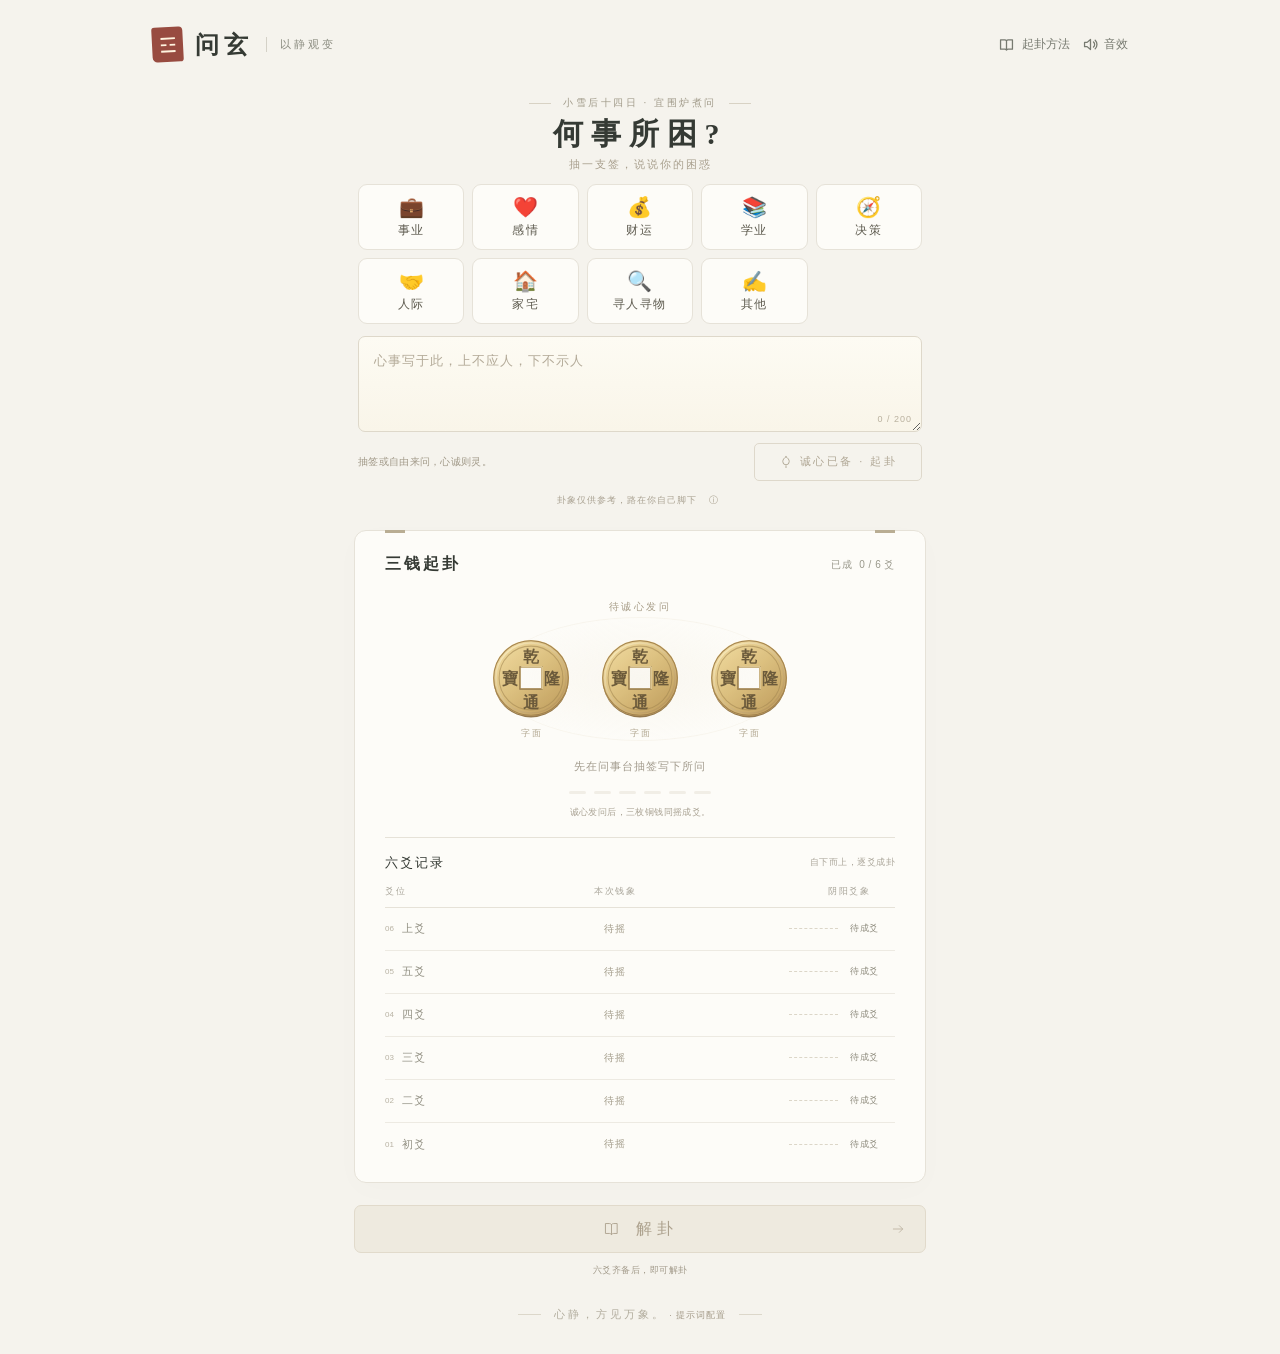
==== src/index.html @ 90055a7a "feat(src): FR-01 问事台重构(附录A 交互规格) 8+1 分类宫格/38 子项模板/9 类签语/微文案全量/疏文焚化转场(1.2s 可跳过)/音效震动(WebAudio 合成,可关)/" ====
<!DOCTYPE html>
<html lang="zh-CN">
<head>
  <meta charset="UTF-8">
  <meta name="viewport" content="width=device-width, initial-scale=1">
  <meta name="theme-color" content="#f5f3ed">
  <meta name="description" content="问玄：三枚铜钱，轻摇六次。一摇一爻，自下而上，静观本卦与变卦。支持本地离线使用。">
  <title>问玄 · 一念起，六爻生</title>
  <link rel="icon" href="[data-uri]" type="image/svg+xml">
  <link rel="stylesheet" href="css/style.css">
  <script src="js/hexagram.js" defer></script>
  <script src="js/ask-data.js" defer></script>
  <script src="js/app.js" defer></script>
</head>
<body>
  <svg class="svg-library" xmlns="http://www.w3.org/2000/svg" aria-hidden="true">
    <defs>
      <linearGradient id="coin-gold" x1="8" y1="6" x2="55" y2="60" gradientUnits="userSpaceOnUse"><stop stop-color="#efd58f"/><stop offset=".48" stop-color="#d5b468"/><stop offset="1" stop-color="#b48b40"/></linearGradient>
      <linearGradient id="coin-edge" x1="8" y1="5" x2="55" y2="59" gradientUnits="userSpaceOnUse"><stop stop-color="#fff0ba"/><stop offset="1" stop-color="#a47a36"/></linearGradient>
      <!-- Both the face and the lower edge have the same real square cutout. -->
      <symbol id="coin-shell" viewBox="0 0 64 64">
        <path fill="#80602d" fill-rule="evenodd" d="M32 5a28.5 28.5 0 1 1 0 57 28.5 28.5 0 0 1 0-57ZM24 24H40V40H24Z"/>
        <path fill="url(#coin-gold)" fill-rule="evenodd" d="M32 3a29 29 0 1 1 0 58 29 29 0 0 1 0-58ZM24 24H40V40H24Z"/>
        <circle cx="32" cy="32" r="28.4" fill="none" stroke="#916b2f" stroke-width=".8"/>
        <circle cx="32" cy="32" r="26.7" fill="none" stroke="url(#coin-edge)" stroke-width="1.2"/>
        <circle cx="32" cy="32" r="24.3" fill="none" stroke="#957435" stroke-opacity=".6" stroke-width=".8"/>
        <path d="M23.5 23.5H40.5V40.5H23.5Z" fill="none" stroke="#80602d" stroke-width=".9" stroke-linejoin="miter"/>
        <path d="M24.5 23.5H40.5V40.5" fill="none" stroke="#fae3a4" stroke-width=".75" stroke-linecap="butt"/>
      </symbol>
      <symbol id="coin-front" viewBox="0 0 64 64">
        <use href="#coin-shell" width="64" height="64"/>
        <g fill="#503c18" font-size="12" font-family="'Songti SC',SimSun,serif" font-weight="700" text-anchor="middle"><text x="32" y="19.5">乾</text><text x="48" y="36.5">隆</text><text x="32" y="55">通</text><text x="16" y="36.5">寶</text></g>
      </symbol>
      <symbol id="coin-back" viewBox="0 0 64 64">
        <use href="#coin-shell" width="64" height="64"/>
        <g stroke="#574019" stroke-width="1.7" stroke-linecap="round" stroke-linejoin="round" fill="none"><path d="M15 22v19m-3-15 6-3m-6 10 6-4m-6 11 6-4M49 22v19m-3-17 6 3m-6 3 6 3m-6 3 6 3"/><path d="M27 15h10m-8-3 3 3-3 3m-2 31h10m-2-3-3 3 3 3" stroke-width="1.35"/></g>
      </symbol>
      <symbol id="icon-arrow" viewBox="0 0 24 24"><path d="M5 12h14m-5-5 5 5-5 5"/></symbol>
    </defs>
  </svg>

  <header class="site-header">
    <a class="brand" href="#question-section" aria-label="问玄，返回问事台">
      <span class="brand-seal" aria-hidden="true"><svg viewBox="0 0 30 30"><path d="M6 7h18M6 15h7m4 0h7M6 23h18"/></svg></span>
      <span class="brand-name">问玄</span><span class="brand-divider"></span><span class="brand-note">以静观变</span>
    </a>
    <div class="header-actions">
      <button class="method-button" id="open-method" type="button" aria-haspopup="dialog"><svg viewBox="0 0 20 20" aria-hidden="true"><path d="M3 4.5h5a3 3 0 0 1 2 1 3 3 0 0 1 2-1h5v11h-5a3 3 0 0 0-2 1 3 3 0 0 0-2-1H3Z M10 5.5v11"/></svg>起卦方法</button>
      <button class="sound-toggle" id="sound-toggle" type="button" aria-pressed="true"><svg viewBox="0 0 20 20" aria-hidden="true"><path d="M3 7.5h3l4-3.5v12l-4-3.5H3ZM13.5 7a4 4 0 0 1 0 6M15.5 5a7 7 0 0 1 0 10"/><path class="mute-line" d="M3.5 16.5 16.5 3.5"/></svg><span>音效</span></button>
    </div>
  </header>

  <main>
    <section class="question-section ask-stage" id="question-section" aria-label="问事台">
      <p class="ask-atmosphere" id="ask-atmosphere">宜静心 · 宜问事</p>
      <h1 class="ask-title">何事所困?</h1>
      <form class="question-form" id="question-form">
        <p class="ask-guide" id="ask-guide">抽一支签，说说你的困惑</p>
        <div class="ask-categories" id="ask-categories" role="listbox" aria-label="问事分类"></div>
        <p class="ask-tagline" id="ask-tagline" role="status" aria-live="polite" hidden></p>
        <div class="ask-subs" id="ask-subs" hidden></div>
        <div class="ask-paper">
          <textarea class="question-input" id="question-input" name="question" rows="3" maxlength="200" placeholder="心事写于此，上不应人，下不示人" aria-describedby="question-help" required></textarea>
          <span class="ask-count" id="ask-count" aria-hidden="true">0 / 200</span>
        </div>
        <div class="question-footer">
          <p class="question-help" id="question-help" role="status" aria-live="polite">抽签或自由来问，心诚则灵。</p>
          <button class="lock-question ask-confirm" id="lock-question" type="submit" disabled><svg viewBox="0 0 20 20" aria-hidden="true"><path d="M10 2.5c2.6 1.7 4.6 4.1 4.6 6.9a4.6 4.6 0 1 1-9.2 0c0-2.8 2-5.2 4.6-6.9ZM10 15.6v2.4"/></svg><span id="lock-question-label">诚心已备 · 起卦</span></button>
        </div>
        <span class="question-state" id="question-state" hidden></span>
      </form>
      <div class="ask-disclaimer">
        <span class="ask-disclaimer-short">卦象仅供参考，路在你自己脚下</span>
        <button class="ask-disclaimer-toggle" id="ask-disclaimer-toggle" type="button" aria-expanded="false" aria-label="展开完整免责声明">ⓘ</button>
        <p class="ask-disclaimer-full" id="ask-disclaimer-full" hidden>内容基于传统文化典籍生成，仅供文化娱乐参考，不构成医疗、法律、投资、婚姻等专业建议。</p>
      </div>
    </section>

    <section class="casting-card" id="casting-card" aria-labelledby="casting-title">
      <div class="card-heading"><h2 id="casting-title">三钱起卦</h2><span class="direction-note">已成 <span id="cast-progress">0 / 6 爻</span></span></div>
      <div class="coin-stage is-awaiting" id="coin-stage">
        <p class="stage-kicker" id="stage-kicker">待诚心发问</p>
        <button class="coin-control" id="coin-control" type="button" aria-label="请先在问事台诚心发问" aria-describedby="coin-hint" disabled></button>
        <p class="coin-hint" id="coin-hint">先在问事台抽签写下所问，再开始摇卦</p>
        <div class="progress-steps" id="progress-steps" aria-hidden="true"><span class="step-dot"></span><span class="step-dot"></span><span class="step-dot"></span><span class="step-dot"></span><span class="step-dot"></span><span class="step-dot"></span></div>
        <p class="cast-status" id="cast-status" role="status" aria-live="polite">诚心发问后，三枚铜钱同摇成爻。</p>
      </div>
      <div class="record-heading"><h3>六爻记录</h3><span>自下而上，逐爻成卦</span></div>
      <div class="column-headings" aria-hidden="true"><span>爻位</span><span>本次钱象</span><span>阴阳爻象</span></div>
      <div class="coin-rows" id="coin-rows" aria-label="六次摇卦记录，上爻在上，初爻在下"></div>
    </section>

    <div class="interpret-action">
      <button class="interpret-button" id="interpret-button" type="button" aria-controls="result-section" aria-expanded="false" disabled><svg class="interpret-icon" viewBox="0 0 24 24" aria-hidden="true"><path d="M4 5h5a4 4 0 0 1 3 1.5A4 4 0 0 1 15 5h5v14h-5a4 4 0 0 0-3 1.5A4 4 0 0 0 9 19H4ZM12 6.5v14"/></svg><span id="interpret-label">解卦</span><svg class="interpret-arrow" viewBox="0 0 24 24" aria-hidden="true"><use href="#icon-arrow"/></svg></button>
      <p class="interpret-hint" id="interpret-hint" role="status" aria-live="polite">六爻齐备后，即可解卦</p>
    </div>

    <section class="result-section" id="result-section" aria-labelledby="result-title" tabindex="-1" hidden>
      <div class="section-heading"><h2 id="result-title">卦成 · 观象</h2><span id="moving-count"></span></div>
      <div class="result-pair">
        <article class="hexagram-result"><div class="result-kicker">本 卦 <span>此刻之象</span></div><div class="hexagram-body"><div class="hexagram-lines" id="primary-lines" aria-hidden="true"></div><div class="hexagram-description"><p class="hexagram-number" id="primary-number"></p><h3 id="primary-name"></h3><p class="trigram-names" id="primary-trigrams"></p></div></div></article>
        <span class="result-arrow" aria-hidden="true"><svg><use href="#icon-arrow"/></svg></span>
        <article class="hexagram-result changed-result"><div class="result-kicker">变 卦 <span>变化之象</span></div><div class="hexagram-body"><div class="hexagram-lines" id="changed-lines" aria-hidden="true"></div><div class="hexagram-description"><p class="hexagram-number" id="changed-number"></p><h3 id="changed-name"></h3><p class="trigram-names" id="changed-trigrams"></p></div></div></article>
      </div>
      <p class="change-explanation" id="change-explanation"></p>
      <article class="ai-reading" id="ai-reading" aria-labelledby="reading-title" hidden>
        <div class="reading-heading"><h3 id="reading-title">解卦 · 回应所问</h3><span class="reading-state" id="reading-state" role="status" aria-live="polite">解读中</span></div>
        <p class="reading-question" id="reading-question"></p>
        <div class="reading-status" id="reading-status" role="status" aria-live="polite"><span class="reading-spinner" aria-hidden="true"></span><span id="reading-status-text">正在结合所问与卦象解读，请稍候…</span></div>
        <div class="reading-content" id="reading-content" hidden></div>
        <p class="reading-error" id="reading-error" role="alert" hidden></p>
        <a class="reading-service-link" id="reading-service-link" href="http://127.0.0.1:3000" hidden>打开本地服务页面</a>
      </article>
    </section>

    <footer class="site-footer"><span class="footer-line"></span><span>心静，方见万象。<a class="prompt-link" href="prompt.html" target="_blank" rel="noopener"> · 提示词配置</a></span><span class="footer-line"></span></footer>
  </main>

  <dialog id="method-dialog" aria-labelledby="method-title">
    <div class="dialog-heading"><span class="eyebrow">三钱起卦</span><button class="close-button" id="close-method" type="button" aria-label="关闭起卦方法"><svg viewBox="0 0 20 20" aria-hidden="true"><path d="m5 5 10 10M15 5 5 15"/></svg></button></div>
    <h2 id="method-title">静心一念，六爻成卦。</h2>
    <ol class="method-steps"><li><span>01</span><div><h3>抽签写下心事</h3><p>在问事台抽一支分类签，或自由写下心事，点击「诚心已备 · 起卦」。疏文焚化后不可修改，铜钱即可开始摇卦。</p></div></li><li><span>02</span><div><h3>三枚铜钱，轻摇六次</h3><p>轻点任意一枚铜钱，三钱同时翻转，落成一爻。同样的三枚铜钱重复摇六次，记录从最下方初爻依次向上，直到上爻。</p></div></li><li><span>03</span><div><h3>观本卦，知其变</h3><p>阳爻为一条实线，阴爻为两段断线。动爻以朱砂红标记，阴阳互换后形成变卦。六爻成卦后铜钱锁定，点击「解卦」查看本卦、变卦与动爻说明。</p></div></li></ol>
    <div class="method-note"><svg aria-hidden="true" viewBox="0 0 64 64"><use href="#coin-front"/></svg><p><strong>字面</strong>有「乾隆通寶」四字<br><strong>背面</strong>为纹饰图案</p></div>
    <button class="dialog-confirm" id="confirm-method" type="button">明白了，静心起卦</button>
  </dialog>
</body>
</html>
---- src/css/style.css ----
:root {
  --paper: #f5f3ed; --card: #fdfcf8; --ink: #353a34; --muted: #969486;
  --border: #e6e2d8; --red: #984b40; --red-light: #f3e6df; --gold: #a68c58;
  --serif: "Songti SC", "STSong", "Noto Serif CJK SC", "SimSun", serif;
  --sans: "PingFang SC", "Microsoft YaHei", sans-serif;
  color-scheme: light;
}
* { box-sizing: border-box; }
body { margin: 0; background: var(--paper); color: var(--ink); font: 14px var(--sans); -webkit-font-smoothing: antialiased; }
button, a { -webkit-tap-highlight-color: transparent; }
button { color: inherit; font: inherit; cursor: pointer; }
button:focus-visible, a:focus-visible { outline: 2px solid #b58a55; outline-offset: 5px; }
button:disabled { cursor: default; }
a { color: inherit; text-decoration: none; }
.site-footer .prompt-link { color: #a49b89; font: 9px var(--sans); letter-spacing: 1px; white-space: nowrap; }
.site-footer .prompt-link:hover { color: var(--red); }
svg { display: block; }
button svg { fill: none; stroke: currentColor; stroke-width: 1.5; stroke-linecap: round; stroke-linejoin: round; }
[hidden] { display: none !important; }
.svg-library { position: absolute; width: 0; height: 0; overflow: hidden; }

.site-header { max-width: 1056px; margin: auto; padding: 27px 40px 20px; display: flex; align-items: center; justify-content: space-between; }
.brand { display: flex; align-items: center; gap: 12px; }
.brand-seal { display: grid; place-items: center; width: 31px; height: 35px; background: var(--red); border-radius: 3px 4px 3px 5px; transform: rotate(-3deg); }
.brand-seal svg { width: 24px; height: 26px; fill: none; stroke: #fff4df; stroke-width: 2.3; }
.brand-name { font: 600 24px var(--serif); letter-spacing: 5px; }
.brand-divider { height: 15px; width: 1px; background: #d4d1c7; margin: 0 1px; }
.brand-note { font-size: 11px; letter-spacing: 3px; color: #8b8c80; }
.method-button { display: flex; align-items: center; gap: 7px; background: none; border: 0; color: #777a70; font-size: 12px; padding: 9px 0 9px 10px; }
.method-button:hover { color: var(--red); }
.method-button svg { width: 17px; height: 17px; }
main { max-width: 572px; margin: 0 auto; padding: 0 0 26px; }
.eyebrow { font-size: 10px; letter-spacing: 4px; color: var(--red); display: flex; align-items: center; justify-content: center; gap: 14px; }
.eyebrow > span { display: inline-block; height: 1px; width: 24px; background: #c7a98f; }

.question-section { padding: 15px 4px 0; margin-bottom: 22px; }
.question-form { margin: 0; }
.question-heading { display: flex; align-items: center; justify-content: space-between; gap: 16px; margin-bottom: 11px; }
.question-label { display: flex; align-items: center; gap: 9px; font: 500 16px var(--serif); letter-spacing: 2px; }
.question-label::before { content: ""; width: 13px; height: 2px; background: #b5a17b; }
.question-state { display: flex; align-items: center; gap: 5px; color: #a39b8a; font-size: 9px; letter-spacing: 1px; white-space: nowrap; }
.question-state::before { content: ""; width: 4px; height: 4px; background: #c6bdac; border-radius: 50%; }
.question-input { display: block; width: 100%; min-width: 0; height: 78px; min-height: 78px; max-height: 200px; margin: 0; padding: 12px 15px; resize: vertical; overflow: auto; overflow-wrap: anywhere; word-break: break-word; white-space: pre-wrap; border: 1px solid #ded8ca; border-radius: 7px; background: #fdfcf8b8; color: var(--ink); font: 13px/1.9 var(--sans); letter-spacing: .5px; appearance: none; transition: border-color .2s ease, background-color .2s ease, box-shadow .2s ease; }
.question-input::placeholder { color: #b3aa98; opacity: 1; }
.question-input:focus { outline: none; border-color: #b49c6f; background: var(--card); box-shadow: 0 0 0 3px #b49c6f13; }
.question-footer { display: flex; align-items: center; justify-content: space-between; gap: 15px; margin-top: 11px; }
.question-help { flex: 1; min-width: 0; margin: 0; color: #a19988; font-size: 10px; line-height: 1.8; letter-spacing: .3px; overflow-wrap: anywhere; }
.lock-question { display: flex; flex: 0 0 auto; align-items: center; justify-content: center; gap: 7px; min-width: 116px; min-height: 34px; padding: 8px 13px; border: 1px solid var(--red); border-radius: 5px; background: var(--red); color: #fff8ee; font-size: 10px; line-height: 1.4; letter-spacing: 1px; white-space: nowrap; transition: background-color .2s ease, border-color .2s ease, color .2s ease; }
.lock-question svg { width: 14px; height: 14px; flex-shrink: 0; stroke-width: 1.35; }
.lock-question:hover:not(:disabled) { background: #874138; border-color: #874138; }
.lock-question:disabled { background: transparent; border-color: #ded8cb; color: #b0a795; opacity: 1; cursor: default; }
.question-section.is-locked .question-state { color: var(--red); }
.question-section.is-locked .question-state::before { content: "✓"; width: auto; height: auto; border-radius: 0; background: none; font-size: 10px; }
.question-section.is-locked .question-input { background: #efebe16e; border-color: #e2dacb; color: #666657; cursor: default; }
.question-section.is-locked .lock-question:disabled { color: var(--red); border-color: #ddc8bd; background: #f0e6de66; }
.question-section.is-locked .question-help { color: #9c917c; }
.question-section.has-error .question-input { border-color: #b27365; box-shadow: 0 0 0 3px #984b400d; }
.question-section.has-error .question-help { color: var(--red); }

.casting-card { background: var(--card); border: 1px solid var(--border); border-radius: 12px; padding: 23px 30px 16px; box-shadow: 0 7px 30px #42351c04; position: relative; }
.casting-card::before, .casting-card::after { content: ""; position: absolute; top: -1px; width: 20px; height: 3px; background: #b9ad93; }
.casting-card::before { left: 30px; }
.casting-card::after { right: 30px; }
.card-heading { display: flex; align-items: center; justify-content: space-between; padding-bottom: 13px; }
.card-heading h2 { font: 600 16px var(--serif); letter-spacing: 3px; margin: 0; }
.direction-note { font-size: 10px; color: #99988b; display: flex; align-items: center; gap: 7px; letter-spacing: .5px; }
.direction-note svg { width: 9px; height: 13px; fill: none; stroke: currentColor; stroke-width: 1; }
#cast-progress { font-variant-numeric: tabular-nums; white-space: nowrap; }

.coin-stage { position: relative; display: flex; flex-direction: column; align-items: center; text-align: center; padding: 11px 0 17px; isolation: isolate; }
.coin-stage::before { content: ""; position: absolute; z-index: -1; left: 50%; top: 29px; width: 288px; height: 122px; transform: translateX(-50%); border: 1px solid #bfa67113; border-radius: 50%; background: radial-gradient(ellipse, #eae1c92e 0, #eee6d515 45%, transparent 72%); pointer-events: none; }
.stage-kicker { margin: 0 0 14px; color: #a38d63; font-size: 10px; line-height: 1.5; letter-spacing: 2.5px; }
.coin-control { display: flex; justify-content: center; align-items: flex-start; gap: 25px; width: auto; min-height: 107px; margin: 0; padding: 8px 15px 7px; border: 0; border-radius: 15px; background: transparent; appearance: none; }
.coin-control:focus-visible { outline: 2px solid #b9955b; outline-offset: 4px; background: #f3eedf55; }
.coin { display: flex; align-items: center; flex-direction: column; gap: 7px; perspective: none; }
.coin-visual { width: 84px; height: 84px; transform-style: flat; filter: none; will-change: auto; }
.coin-svg { width: 100%; height: 100%; shape-rendering: geometricPrecision; }
.coin-control .coin-svg { stroke: none; fill: initial; }
.coin-face { font-size: 9px; line-height: 12px; color: #a69a80; min-height: 12px; letter-spacing: 2px; padding-left: 2px; }
.coin-control:hover:not(:disabled) .coin-face { color: #806a42; }
.coin-hint { margin: 12px 0 0; font-size: 11px; line-height: 1.6; color: #8e8b7a; letter-spacing: 1px; }
.progress-steps { display: flex; align-items: center; justify-content: center; gap: 8px; margin-top: 15px; height: 4px; }
.step-dot { display: block; width: 17px; height: 3px; border-radius: 2px; background: #e9e4d8; transition: background-color .3s ease, width .3s ease; }
.step-dot.is-current { background: #bca26e; width: 23px; }
.step-dot.is-complete { background: var(--red); opacity: .7; }
.coin-stage.is-complete .stage-kicker { color: var(--red); }
.coin-stage.is-shaking .coin-control { cursor: wait; }
.coin-stage.is-shaking .coin { perspective: 500px; }
.coin-stage.is-shaking .coin-visual { animation: coin-toss .44s calc(var(--coin-index, 0) * -85ms) ease-in-out infinite; transform-style: preserve-3d; will-change: transform; }
.coin-stage.is-settled .coin-visual { animation: coin-settle .38s calc(var(--coin-index, 0) * 35ms) ease-out; }
.coin-stage.is-awaiting .coin-control { opacity: .84; cursor: default; }
.coin-stage.is-awaiting .stage-kicker { color: #a79d88; }
.coin-stage.is-awaiting .coin-hint { color: #a29b8d; }
.coin-stage.is-awaiting .progress-steps { opacity: .55; }
.cast-status { min-height: 15px; margin: 0 0 13px; color: #aaa394; text-align: center; font-size: 9px; line-height: 1.6; letter-spacing: .4px; }
.cast-status:empty { min-height: 0; margin-bottom: 12px; }
.coin-stage .cast-status { margin: 10px 0 0; }

.record-heading { display: flex; align-items: center; justify-content: space-between; gap: 12px; border-top: 1px solid var(--border); padding: 16px 0 13px; }
.record-heading h3 { margin: 0; font: 500 13px var(--serif); letter-spacing: 2px; }
.record-heading > span { color: #aba69a; font-size: 9px; letter-spacing: .5px; }
.column-headings, .column-headings3cols, .coin-row { display: grid; grid-template-columns: 66px minmax(0, 1fr) 116px; align-items: center; }
.column-headings, .column-headings3cols { color: #aaa69b; font-size: 9px; letter-spacing: 1.5px; border-bottom: 1px solid var(--border); padding: 0 0 9px; }
.column-headings > span:nth-child(2), .column-headings3cols > span:nth-child(2) { text-align: center; }
.column-headings > span:last-child, .column-headings3cols > span:last-child { text-align: right; padding-right: 25px; }
.coin-row { position: relative; height: 43px; border-bottom: 1px solid #edeae2; transition: background-color .25s ease; }
.coin-row:last-child { border-bottom: 0; }
.coin-row::before { content: ""; position: absolute; inset: 4px -10px; background: #f3eddd; opacity: 0; border-radius: 4px; z-index: 0; transition: opacity .25s ease; }
.coin-row > * { position: relative; z-index: 1; }
.coin-row.is-current::before { opacity: .6; }
.row-position { display: flex; align-items: center; gap: 8px; white-space: nowrap; color: #929083; font: 11px var(--serif); letter-spacing: 1px; }
.row-position small { font: 8px var(--sans); color: #b8b2a3; letter-spacing: 0; }
.row-combination { text-align: center; color: #a19a88; font-size: 10px; letter-spacing: 1px; }
.coin-row.is-settled .row-combination { color: #7d7a6c; }
.coin-row.is-current .row-position { color: #9c8150; }
.coin-row.is-current .row-combination { color: #b09a71; }
.row-result { display: flex; align-items: center; justify-content: flex-end; gap: 12px; }
.yao-icon { width: 49px; height: 9px; overflow: visible; color: var(--ink); fill: none; stroke: currentColor; stroke-width: 5.3; stroke-linecap: butt; }
.yao-icon.moving { color: var(--red); }
.pending-line { display: block; flex-shrink: 0; width: 49px; border-top: 1px dashed #dcd6c8; }
.row-result .yao-icon { flex-shrink: 0; }
.row-name { min-width: 45px; display: flex; align-items: center; gap: 5px; white-space: nowrap; font-size: 9px; color: #8f8c7e; letter-spacing: .5px; }
.coin-row.is-moving .row-name { color: var(--red); }
.moving-tag { font: 8px/1.4 var(--sans); color: var(--red); background: var(--red-light); padding: 0 3px; border-radius: 2px; letter-spacing: 0; }
.static-tag { font-size: 8px; color: #ada797; }
.coin-row.is-settled .row-result { animation: result-in .3s ease-out; }

.section-heading { display: flex; align-items: center; justify-content: space-between; margin: 25px 0 15px; }
.section-heading h2 { font: 400 14px var(--serif); letter-spacing: 2px; margin: 0; }
.section-heading > span { font-size: 10px; color: #a19f93; letter-spacing: .5px; }
.interpret-action { margin: 22px 0 0; }
.interpret-button { position: relative; display: flex; align-items: center; justify-content: center; gap: 11px; width: 100%; min-height: 48px; padding: 12px 42px; border: 1px solid var(--red); border-radius: 7px; background: var(--red); color: #fff8ed; box-shadow: 0 3px 12px #984b4010; transition: background-color .2s ease, border-color .2s ease, color .2s ease; }
.interpret-button > span { font: 400 16px/1.4 var(--serif); letter-spacing: 5px; padding-left: 5px; }
.interpret-button > svg { width: 17px; height: 17px; flex-shrink: 0; stroke-width: 1.3; }
.interpret-button > svg:last-child { position: absolute; right: 19px; width: 16px; height: 16px; opacity: .75; }
.interpret-button:hover:not(:disabled) { background: #874138; border-color: #874138; }
.interpret-button:active:not(:disabled) { background: #7e3b33; border-color: #7e3b33; box-shadow: none; }
.interpret-button:focus-visible { outline: 2px solid #a68047; outline-offset: 4px; }
.interpret-button:disabled { background: #eeeadf; border-color: #e1dacb; color: #ada28e; box-shadow: none; cursor: default; }
.interpret-hint { min-height: 16px; margin: 9px 8px 0; color: #a19989; font-size: 9px; line-height: 1.8; letter-spacing: .5px; text-align: center; overflow-wrap: anywhere; }
.site-footer { display: flex; align-items: center; justify-content: center; gap: 13px; margin: 29px 0 6px; color: #b2ad9e; font: 11px var(--serif); letter-spacing: 3px; }
.footer-line { height: 1px; background: #dcd7ca; width: 23px; }

.result-section { animation: result-in .5s ease-out; }
.result-section .section-heading { padding: 0 8px; }
.result-pair { display: grid; grid-template-columns: 1fr 1fr; gap: 16px; position: relative; }
.hexagram-result { background: var(--card); border: 1px solid var(--border); border-radius: 8px; padding: 17px 19px; }
.result-kicker { font-size: 11px; letter-spacing: 1px; display: flex; align-items: center; justify-content: space-between; }
.result-kicker > span { color: #a5a194; font-size: 9px; letter-spacing: 0; }
.hexagram-body { display: flex; align-items: center; gap: 19px; margin-top: 19px; }
.hexagram-lines { display: flex; flex-direction: column; gap: 6px; }
.hexagram-lines .yao-icon { width: 48px; height: 7px; stroke-width: 5.5; }
.hexagram-description { min-width: 0; }
.hexagram-number { font-size: 8px; color: #aaa393; margin: 0 0 5px; letter-spacing: 1px; }
.hexagram-description h3 { font: 500 23px var(--serif); letter-spacing: 1px; margin: 0 0 7px; }
.trigram-names { font-size: 9px; color: #9a9688; margin: 0; letter-spacing: .5px; line-height: 1.6; }
.result-arrow { position: absolute; width: 24px; height: 24px; border: 1px solid var(--border); border-radius: 50%; left: 50%; top: 50%; transform: translate(-50%, -50%); display: grid; place-items: center; background: var(--paper); color: #a8a08e; }
.result-arrow svg { width: 13px; height: 13px; fill: none; stroke: currentColor; stroke-width: 1.2; }
.change-explanation { font-size: 10px; text-align: center; color: #969285; line-height: 1.8; margin: 13px 4px 0; }

.ai-reading { margin-top: 23px; padding: 23px 25px 25px; background: var(--card); border: 1px solid var(--border); border-radius: 9px; }
.reading-heading { display: flex; align-items: center; justify-content: space-between; gap: 12px; margin-bottom: 17px; }
.reading-heading h3 { margin: 0; font: 500 17px/1.5 var(--serif); letter-spacing: 2px; }
.reading-state { color: #a08c67; font-size: 10px; letter-spacing: 1px; white-space: nowrap; }
.reading-question { margin: 0 0 21px; padding: 2px 0 2px 12px; border-left: 2px solid #c2ab7c; color: #89816f; font-size: 12px; line-height: 1.9; white-space: pre-wrap; overflow-wrap: anywhere; }
.reading-status { display: flex; align-items: center; gap: 10px; padding: 14px 0 4px; color: #a49a87; font-size: 11px; line-height: 1.9; }
.reading-spinner { width: 14px; height: 14px; flex: 0 0 14px; border: 1.5px solid #e2d8c5; border-top-color: var(--red); border-radius: 50%; animation: reading-turn 1s linear infinite; }
.reading-content { color: #57584c; font-size: 13px; line-height: 2.1; white-space: pre-wrap; overflow-wrap: anywhere; tab-size: 2; }
.reading-error { margin: 5px 0 0; color: var(--red); font-size: 12px; line-height: 1.9; overflow-wrap: anywhere; }
.reading-service-link { display: inline-block; margin-top: 13px; padding-bottom: 3px; border-bottom: 1px solid #ba8a79; color: var(--red); font-size: 12px; }
.ai-reading[data-state="success"] .reading-state { color: var(--red); }
.ai-reading[data-state="error"] .reading-state { color: #a09889; }
@keyframes reading-turn { to { transform: rotate(360deg); } }
@media (max-width: 640px) {
  .ai-reading { margin-top: 20px; padding: 20px 19px 22px; }
  .reading-heading { margin-bottom: 14px; }
  .reading-heading h3 { font-size: 15px; letter-spacing: 1px; }
  .reading-state { font-size: 9px; }
  .reading-question { margin-bottom: 17px; font-size: 11px; padding-left: 10px; }
  .reading-content { font-size: 12px; line-height: 2; }
  .reading-status, .reading-error { font-size: 10px; }
}

dialog { width: min(440px, calc(100% - 36px)); max-height: calc(100dvh - 36px); overflow-y: auto; padding: 25px 28px 26px; background: var(--card); color: var(--ink); border: 1px solid var(--border); border-radius: 12px; box-shadow: 0 20px 90px #29231d26; }
dialog::backdrop { background: #24251f55; backdrop-filter: blur(3px); }
.dialog-heading { display: flex; justify-content: space-between; align-items: center; }
.dialog-heading .eyebrow { justify-content: flex-start; margin: 0; font-size: 9px; }
.close-button { border: 0; background: transparent; color: #8c897c; padding: 5px; }
.close-button svg { width: 19px; height: 19px; }
dialog h2 { font: 400 24px/1.6 var(--serif); letter-spacing: 1px; margin: 13px 0 24px; }
.method-steps { list-style: none; padding: 0; margin: 0; display: flex; flex-direction: column; gap: 21px; }
.method-steps li { display: flex; gap: 15px; }
.method-steps li > span { font: 14px var(--serif); color: #b3a58b; padding-top: 2px; }
.method-steps h3 { font-size: 12px; font-weight: 500; margin: 0 0 7px; letter-spacing: 1px; }
.method-steps p { font-size: 11px; line-height: 1.9; color: #929083; margin: 0; }
.method-note { display: flex; align-items: center; gap: 13px; background: #f2efe6; border-radius: 5px; padding: 12px 16px; margin-top: 24px; }
.method-note > svg { width: 41px; height: 41px; flex-shrink: 0; }
.method-note p { font-size: 10px; line-height: 1.9; color: #99907b; margin: 0; }
.method-note strong { font-weight: 500; color: #776b52; margin-right: 9px; }
.dialog-confirm { border: 1px solid #a7685c; border-radius: 4px; background: transparent; color: var(--red); font-size: 12px; letter-spacing: 1px; width: 100%; padding: 12px; margin-top: 21px; }
.dialog-confirm:hover { background: var(--red-light); }

.centering-dialog { width: min(414px, calc(100% - 36px)); max-height: calc(100dvh - 36px); padding: 31px 32px 28px; text-align: center; background: #fcfaf4; border-color: #ddd4c2; border-radius: 13px; box-shadow: 0 24px 100px #28271e33; }
.centering-dialog[open] { animation: centering-enter .35s ease-out both; }
.centering-dialog::backdrop { background: #30312766; backdrop-filter: blur(5px); }
.centering-close { position: absolute; top: 10px; right: 10px; display: grid; place-items: center; width: 34px; height: 34px; padding: 8px; border: 0; border-radius: 50%; background: transparent; color: #a19b8b; }
.centering-close:hover { color: #766c57; background: #eae3d540; }
.centering-close:focus-visible { outline-offset: 1px; }
.centering-close svg { width: 18px; height: 18px; stroke-width: 1.3; }
.centering-eyebrow { margin: 0; color: #a48c60; font-size: 9px; line-height: 1.6; letter-spacing: 3px; padding-left: 3px; }
.centering-emblem { position: relative; display: grid; place-items: center; width: 91px; height: 91px; margin: 29px auto 27px; border: 1px solid #b9a06a57; border-radius: 50%; background: radial-gradient(circle, #ece1c43b, transparent 72%); }
.centering-emblem::before, .centering-emblem::after { content: ""; position: absolute; border: 1px solid #baa16d30; border-radius: 50%; pointer-events: none; animation: centering-breathe 4.5s ease-in-out infinite; }
.centering-emblem::before { inset: -9px; }
.centering-emblem::after { inset: -18px; border-color: #baa16d1c; animation-delay: -2.25s; }
.centering-emblem > span { color: #92805b; font: 400 37px/1 var(--serif); padding-bottom: 2px; }
.centering-dialog h2 { margin: 0 0 11px; color: var(--ink); font: 400 23px/1.5 var(--serif); letter-spacing: 1px; }
.centering-description { margin: 0; color: #999080; font-size: 11px; line-height: 2.15; letter-spacing: .3px; }
.centering-question { max-height: 90px; margin: 19px 0 20px; padding: 11px 14px 12px; overflow-y: auto; overflow-wrap: anywhere; word-break: break-word; white-space: pre-wrap; border: 1px solid #e9e2d5; border-radius: 5px; background: #f3efe5a6; color: #807865; font-size: 11px; line-height: 1.85; text-align: left; }
.centering-question::before { content: "所问之事"; display: block; margin-bottom: 4px; color: #aaa08b; font-size: 8px; line-height: 1.6; letter-spacing: 1px; }
.centering-confirm { display: block; width: 100%; min-height: 42px; padding: 12px 14px; border: 1px solid var(--red); border-radius: 5px; background: var(--red); color: #fff8ed; font-size: 12px; line-height: 1.4; letter-spacing: 1px; transition: background-color .2s ease, border-color .2s ease; }
.centering-confirm:hover { background: #874138; border-color: #874138; }

@keyframes centering-enter {
  from { opacity: 0; transform: translateY(7px); }
  to { opacity: 1; transform: none; }
}
@keyframes centering-breathe {
  0%, 100% { transform: scale(.985); opacity: .55; }
  50% { transform: scale(1.045); opacity: 1; }
}

@keyframes coin-toss {
  0%, 100% { transform: translateY(0) rotateY(0) rotateZ(-4deg); }
  35% { transform: translateY(-14px) rotateY(145deg) rotateZ(7deg); }
  70% { transform: translateY(-4px) rotateY(290deg) rotateZ(-5deg); }
}
@keyframes coin-settle {
  0% { transform: translateY(-7px) rotateZ(6deg); }
  50% { transform: translateY(2px) rotateZ(-3deg); }
  100% { transform: none; }
}
@keyframes result-in {
  from { opacity: 0; transform: translateY(4px); }
  to { opacity: 1; transform: none; }
}

@media (min-width: 1400px) {
  .site-header { padding-top: 32px; }
  .question-section { padding-top: 21px; }
}
@media (max-width: 640px) {
  .site-header { padding: 19px 22px 12px; }
  .brand { gap: 9px; }
  .brand-name { font-size: 22px; letter-spacing: 4px; }
  .brand-note { font-size: 10px; letter-spacing: 2px; }
  .brand-seal { width: 27px; height: 31px; }
  .brand-seal svg { width: 22px; height: 25px; }
  .method-button { font-size: 11px; gap: 5px; }
  .method-button svg { width: 15px; height: 15px; stroke-width: 1.3; }
  main { width: auto; margin: 0 18px; max-width: none; padding-bottom: 23px; }
  .eyebrow { font-size: 9px; letter-spacing: 3px; gap: 11px; }
  .question-section { padding: 14px 3px 0; margin-bottom: 20px; }
  .question-label { font-size: 15px; }
  .question-state { font-size: 8px; letter-spacing: .5px; }
  .question-input { padding: 11px 13px; font-size: 14px; line-height: 1.8; letter-spacing: .2px; }
  .question-footer { gap: 12px; margin-top: 10px; }
  .question-help { font-size: 9px; letter-spacing: 0; }
  .lock-question { min-width: 108px; min-height: 34px; padding: 8px 11px; font-size: 9px; gap: 6px; }
  .casting-card { padding: 20px 21px 12px; border-radius: 10px; }
  .casting-card::before { left: 21px; }
  .casting-card::after { right: 21px; }
  .card-heading { padding-bottom: 10px; }
  .card-heading h2 { font-size: 15px; letter-spacing: 2px; }
  .direction-note { font-size: 9px; gap: 5px; letter-spacing: 0; }
  .coin-stage { padding-top: 8px; padding-bottom: 15px; }
  .coin-stage::before { top: 25px; width: 248px; height: 111px; }
  .stage-kicker { font-size: 9px; margin-bottom: 12px; letter-spacing: 2px; }
  .coin-control { min-height: 93px; gap: 21px; padding: 7px 11px 4px; border-radius: 12px; }
  .coin-visual { width: 74px; height: 74px; }
  .coin { gap: 6px; }
  .coin-face { font-size: 8px; line-height: 11px; min-height: 11px; }
  .coin-hint { margin-top: 10px; font-size: 10px; letter-spacing: .8px; }
  .progress-steps { margin-top: 13px; gap: 7px; }
  .step-dot { width: 15px; }
  .step-dot.is-current { width: 21px; }
  .cast-status { font-size: 8px; margin-bottom: 11px; }
  .record-heading { padding: 14px 0 12px; }
  .record-heading h3 { font-size: 12px; }
  .record-heading > span { font-size: 8px; letter-spacing: 0; }
  .column-headings, .column-headings3cols, .coin-row { grid-template-columns: 53px minmax(0, 1fr) 100px; }
  .column-headings, .column-headings3cols { font-size: 8px; letter-spacing: 1px; padding-bottom: 8px; }
  .column-headings > span:last-child, .column-headings3cols > span:last-child { padding-right: 21px; }
  .coin-row { height: 42px; }
  .coin-row::before { inset-inline: -8px; }
  .row-position { font-size: 10px; gap: 5px; }
  .row-position small { font-size: 7px; }
  .row-combination { font-size: 9px; letter-spacing: .6px; }
  .row-result { gap: 8px; }
  .row-result .yao-icon { width: 43px; height: 8px; }
  .row-name { min-width: 43px; font-size: 8px; gap: 4px; letter-spacing: .3px; }
  .moving-tag { font-size: 7px; padding-inline: 2px; }
  .static-tag { font-size: 7px; }
  .pending-line { width: 43px; }
  .interpret-button { min-height: 46px; border-radius: 6px; }
  .interpret-button > span { font-size: 15px; }
  .interpret-hint { font-size: 8px; margin-top: 8px; }
  .section-heading h2 { font-size: 13px; }
  .section-heading > span { font-size: 9px; }
  .hexagram-result { padding: 15px 13px; }
  .result-pair { gap: 13px; }
  .result-kicker { font-size: 10px; }
  .result-kicker > span { font-size: 8px; }
  .hexagram-body { gap: 12px; margin-top: 17px; }
  .hexagram-lines { gap: 5px; }
  .hexagram-lines .yao-icon { width: 35px; height: 6px; }
  .hexagram-description h3 { font-size: 20px; }
  .hexagram-number { font-size: 7px; letter-spacing: 0; }
  .trigram-names { font-size: 8px; letter-spacing: 0; }
  .change-explanation { font-size: 9px; }
  .site-footer { font-size: 10px; margin-top: 26px; }
  .centering-dialog { padding: 28px 26px 24px; }
  .centering-emblem { width: 84px; height: 84px; margin-top: 27px; margin-bottom: 25px; }
  .centering-emblem > span { font-size: 34px; }
  .centering-dialog h2 { font-size: 21px; }
  .centering-description { font-size: 10px; }
  .centering-question { font-size: 10px; }
  .centering-confirm { min-height: 41px; font-size: 11px; }
}
@media (max-width: 370px) {
  .site-header { padding-inline: 18px; }
  .brand-note, .brand-divider { display: none; }
  main { margin-inline: 13px; }
  .question-section { padding-inline: 2px; }
  .question-footer { gap: 9px; }
  .question-help { font-size: 8px; line-height: 1.9; }
  .lock-question { min-width: 103px; padding-inline: 9px; }
  .casting-card { padding-inline: 17px; }
  .casting-card::before { left: 17px; }
  .casting-card::after { right: 17px; }
  .coin-control { gap: 16px; padding-inline: 8px; min-height: 87px; }
  .coin-visual { width: 66px; height: 66px; }
  .coin-stage::before { width: 222px; height: 104px; }
  .column-headings, .column-headings3cols, .coin-row { grid-template-columns: 49px minmax(0, 1fr) 93px; }
  .row-result { gap: 6px; }
  .row-result .yao-icon { width: 39px; }
  .row-name { min-width: 42px; gap: 3px; }
  .row-combination { font-size: 8px; }
  .pending-line { width: 39px; }
  .record-heading > span { font-size: 7px; }
  .hexagram-body { gap: 8px; }
  .hexagram-result { padding-inline: 11px; }
  .hexagram-description h3 { font-size: 16px; white-space: nowrap; }
  .result-kicker > span { font-size: 7px; }
  dialog { padding-inline: 21px; }
  .centering-dialog { padding-inline: 21px; }
  .centering-dialog h2 { font-size: 20px; letter-spacing: .5px; }
  .centering-description { font-size: 9px; letter-spacing: .2px; }
  .centering-question { padding-inline: 12px; }
}
@media (prefers-reduced-motion: reduce) {
  *, *::before, *::after { animation-duration: .01ms !important; animation-iteration-count: 1 !important; transition: none !important; scroll-behavior: auto !important; }
  .coin-stage.is-shaking .coin-visual, .coin-stage.is-settled .coin-visual, .coin-control:hover:not(:disabled) .coin-visual { transform: none; }
  .centering-dialog[open], .centering-emblem::before, .centering-emblem::after { animation: none !important; transform: none; }
}

/* ---- 问事台(FR-01 / SRS v0.2 附录A) ---- */
.header-actions { display: flex; align-items: center; gap: 2px; }
.ask-stage { padding: 14px 4px 0; }
.ask-atmosphere { display: flex; align-items: center; justify-content: center; gap: 12px; margin: 0 0 4px; color: #a09a89; font-size: 10px; letter-spacing: 2.5px; }
.ask-atmosphere::before, .ask-atmosphere::after { content: ""; width: 22px; height: 1px; background: #d8d2c4; }
.ask-title { margin: 0 0 2px; text-align: center; font: 600 30px var(--serif); letter-spacing: 8px; color: var(--ink); }
.ask-guide { margin: 0 0 12px; text-align: center; color: #a89f8d; font-size: 11px; letter-spacing: 2px; }
.ask-categories { display: grid; grid-template-columns: repeat(5, 1fr); gap: 8px; }
@media (max-width: 430px) { .ask-categories { grid-template-columns: repeat(3, 1fr); } }
.ask-category { display: flex; flex-direction: column; align-items: center; gap: 5px; padding: 12px 4px 10px; background: var(--card); border: 1px solid var(--border); border-radius: 9px; transition: transform .18s ease, border-color .18s ease, box-shadow .18s ease; }
.ask-category:hover:not(:disabled) { transform: translateY(-2px); border-color: #cdbfa5; box-shadow: 0 6px 18px #42351c10; }
.ask-category.is-selected { border-color: var(--red); box-shadow: 0 0 0 3px #984b4014; }
.ask-category.is-selected .ask-cat-icon { transform: scale(1.12); }
.ask-category:disabled { opacity: .55; cursor: default; }
.ask-cat-icon { font-size: 20px; line-height: 1; transition: transform .18s ease; }
.ask-cat-name { font: 500 12px var(--serif); letter-spacing: 1.5px; color: #5d5a4e; }
.ask-category.is-selected .ask-cat-name { color: var(--red); }
.ask-tagline { margin: 12px 0 0; text-align: center; color: var(--red); font: 500 13px/1.8 var(--serif); letter-spacing: 2px; }
.ask-tagline.is-visible { animation: tagline-float .45s ease-out both; }
@keyframes tagline-float { from { opacity: 0; transform: translateY(7px); } to { opacity: 1; transform: none; } }
.ask-subs { display: flex; flex-wrap: wrap; gap: 7px; margin-top: 10px; }
.ask-sub { padding: 6px 12px; background: #fdfcf8; border: 1px solid #ddd5c6; border-radius: 999px; color: #6d6a5c; font-size: 11px; letter-spacing: 1px; transition: border-color .15s ease, color .15s ease, background-color .15s ease; }
.ask-sub:hover { border-color: #c9b896; color: var(--red); }
.ask-sub.is-selected { background: var(--red); border-color: var(--red); color: #fff6ea; }
.ask-sub:disabled { opacity: .55; cursor: default; }
.ask-sub-free { border-style: dashed; color: #a49b89; }
.ask-paper { position: relative; margin-top: 12px; }
.ask-paper .question-input { min-height: 96px; font-family: var(--serif); letter-spacing: 1px; background: linear-gradient(#fdfbf3, #f9f5e9); }
.ask-count { position: absolute; right: 10px; bottom: 8px; color: #b9b19e; font-size: 9px; letter-spacing: 1px; }
.ask-count.is-over { color: var(--red); font-weight: 600; }
.ask-confirm { min-width: 168px; min-height: 38px; font-size: 11px; letter-spacing: 2.5px; }
.question-section.is-locked .ask-category, .question-section.is-locked .ask-sub { opacity: .55; pointer-events: none; }
.question-section.has-error .ask-paper { animation: ask-shake .32s ease; }
@keyframes ask-shake { 0%, 100% { transform: none; } 20% { transform: translateX(-5px); } 40% { transform: translateX(5px); } 60% { transform: translateX(-3px); } 80% { transform: translateX(3px); } }
.ask-disclaimer { margin-top: 12px; text-align: center; color: #aaa292; font-size: 9px; letter-spacing: 1px; }
.ask-disclaimer-toggle { margin-left: 4px; padding: 1px 5px; border: 0; background: none; color: #a89f8d; font-size: 9px; }
.ask-disclaimer-toggle:hover { color: var(--red); }
.ask-disclaimer-full { margin: 6px auto 0; max-width: 420px; color: #a49b89; font-size: 9px; line-height: 1.8; }
.sound-toggle { display: flex; align-items: center; gap: 5px; background: none; border: 0; color: #777a70; font-size: 12px; padding: 9px 0 9px 10px; }
.sound-toggle:hover { color: var(--red); }
.sound-toggle svg { width: 17px; height: 17px; }
.sound-toggle .mute-line { display: none; }
.sound-toggle.is-muted { color: #c2bcae; }
.sound-toggle.is-muted .mute-line { display: block; }
.sound-toggle.is-muted svg path:not(.mute-line) { opacity: .45; }
.burn-overlay { position: fixed; inset: 0; z-index: 60; display: grid; place-items: center; background: #23211ae6; backdrop-filter: blur(4px); cursor: pointer; }
.burn-paper { position: relative; width: min(320px, 78vw); padding: 26px 24px 22px; background: #fbf6ea; border-radius: 3px 5px 4px 6px; box-shadow: 0 18px 60px #00000059; transform-origin: 50% 100%; animation: paper-crumple .35s ease-in both, paper-burn .4s .35s ease-in both, paper-ash .5s .78s ease-in both; }
.burn-text { margin: 0; max-height: 40vh; overflow: auto; color: #4a463c; font: 13px/2 var(--serif); letter-spacing: 1px; overflow-wrap: anywhere; white-space: pre-wrap; }
.burn-flame { position: absolute; left: 50%; bottom: -6px; width: 130px; height: 90px; transform: translateX(-50%); background: radial-gradient(ellipse at 50% 100%, #ffd9a055 0%, #ff9c3f66 34%, #e2582277 60%, transparent 78%); filter: blur(6px); opacity: 0; animation: flame-rise .42s .35s ease-out both, flame-flick .18s .4s ease-in-out 4 alternate; }
.burn-smoke { position: absolute; left: 50%; top: -30px; width: 90px; height: 150px; transform: translateX(-50%); background: radial-gradient(ellipse, #d9d4c955, transparent 70%); filter: blur(14px); opacity: 0; animation: smoke-rise .5s .78s ease-out both; }
.burn-skip { position: fixed; bottom: 26px; left: 0; right: 0; text-align: center; color: #b9b3a2; font-size: 10px; letter-spacing: 2px; }
.burn-overlay.is-done { opacity: 0; transition: opacity .18s ease; }
@keyframes paper-crumple { to { transform: scale(.92) rotate(-2.5deg) skewX(3deg); border-radius: 12% 6% 14% 8%; } }
@keyframes paper-burn { 40% { filter: brightness(1.35) sepia(.4); } to { transform: scale(.9) rotate(2deg); filter: brightness(.6) sepia(.9) saturate(.6); } }
@keyframes paper-ash { to { transform: scale(.82) rotate(-3deg) translateY(10px); opacity: .25; filter: grayscale(.8) brightness(.7); } }
@keyframes flame-rise { from { opacity: 0; transform: translateX(-50%) translateY(8px) scale(.7); } to { opacity: 1; transform: translateX(-50%) scale(1); } }
@keyframes flame-flick { to { transform: translateX(-50%) scale(1.12, .92); } }
@keyframes smoke-rise { from { opacity: .85; transform: translateX(-50%) translateY(6px); } to { opacity: 0; transform: translateX(-50%) translateY(-42px); } }
@media (prefers-reduced-motion: reduce) {
  .ask-category, .ask-sub, .ask-tagline.is-visible, .ask-paper, .burn-paper, .burn-flame, .burn-smoke { animation: none !important; transition: none !important; }
  .burn-overlay { backdrop-filter: none; }
}
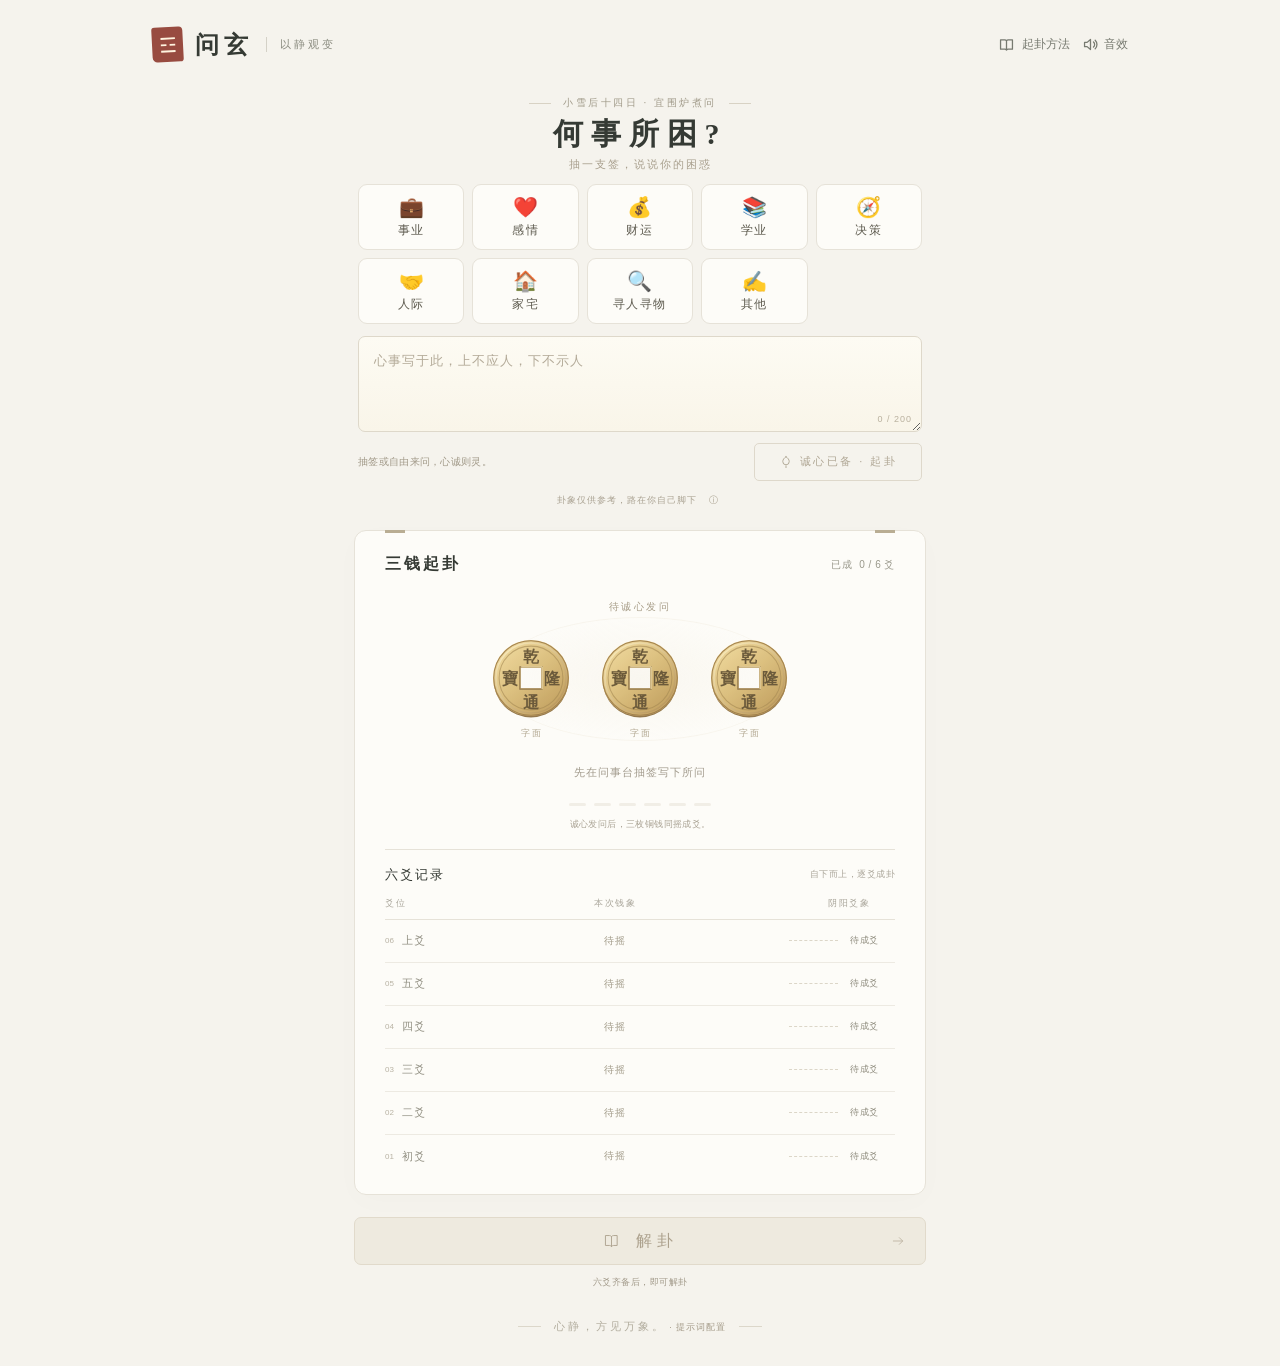
==== commit 3cbe9be1: "merge: 合入点击特效提示,保留问事台重构 冲突解决:index/app.js 采用问事台文案与结构,保留 coin-sparkles 特效、coin-click-icon 图标、is-ready" ====
--- a/src/index.html
+++ b/src/index.html
@@ -80,8 +80,8 @@
       <div class="card-heading"><h2 id="casting-title">三钱起卦</h2><span class="direction-note">已成 <span id="cast-progress">0 / 6 爻</span></span></div>
       <div class="coin-stage is-awaiting" id="coin-stage">
         <p class="stage-kicker" id="stage-kicker">待诚心发问</p>
-        <button class="coin-control" id="coin-control" type="button" aria-label="请先在问事台诚心发问" aria-describedby="coin-hint" disabled></button>
-        <p class="coin-hint" id="coin-hint">先在问事台抽签写下所问，再开始摇卦</p>
+        <button class="coin-control" id="coin-control" type="button" aria-label="请先在问事台诚心发问" aria-describedby="coin-hint" disabled><span class="coin-sparkles" aria-hidden="true"><i></i><i></i><i></i><i></i><i></i><i></i></span></button>
+        <p class="coin-hint" id="coin-hint"><svg class="coin-click-icon" viewBox="0 0 24 24" aria-hidden="true"><path d="M9 12V5a2 2 0 0 1 4 0v6l1-1a2 2 0 0 1 3 1h1a2 2 0 0 1 2 2v3c0 3-2 5-5 5h-2c-2 0-3-1-4-2l-4-5a2 2 0 0 1 3-2l1 1Z"/><path d="M3 5h2m0-4 1 2m9-1-1 1"/></svg><span id="coin-hint-text">先在问事台抽签写下所问，再开始摇卦</span></p>
         <div class="progress-steps" id="progress-steps" aria-hidden="true"><span class="step-dot"></span><span class="step-dot"></span><span class="step-dot"></span><span class="step-dot"></span><span class="step-dot"></span><span class="step-dot"></span></div>
         <p class="cast-status" id="cast-status" role="status" aria-live="polite">诚心发问后，三枚铜钱同摇成爻。</p>
       </div>
--- a/src/css/style.css
+++ b/src/css/style.css
@@ -70,15 +70,34 @@
 .coin-stage { position: relative; display: flex; flex-direction: column; align-items: center; text-align: center; padding: 11px 0 17px; isolation: isolate; }
 .coin-stage::before { content: ""; position: absolute; z-index: -1; left: 50%; top: 29px; width: 288px; height: 122px; transform: translateX(-50%); border: 1px solid #bfa67113; border-radius: 50%; background: radial-gradient(ellipse, #eae1c92e 0, #eee6d515 45%, transparent 72%); pointer-events: none; }
 .stage-kicker { margin: 0 0 14px; color: #a38d63; font-size: 10px; line-height: 1.5; letter-spacing: 2.5px; }
-.coin-control { display: flex; justify-content: center; align-items: flex-start; gap: 25px; width: auto; min-height: 107px; margin: 0; padding: 8px 15px 7px; border: 0; border-radius: 15px; background: transparent; appearance: none; }
+.coin-control { position: relative; isolation: isolate; display: flex; justify-content: center; align-items: flex-start; gap: 25px; width: auto; min-height: 107px; margin: 0; padding: 8px 15px 7px; border: 0; border-radius: 15px; background: transparent; appearance: none; }
 .coin-control:focus-visible { outline: 2px solid #b9955b; outline-offset: 4px; background: #f3eedf55; }
-.coin { display: flex; align-items: center; flex-direction: column; gap: 7px; perspective: none; }
-.coin-visual { width: 84px; height: 84px; transform-style: flat; filter: none; will-change: auto; }
+.coin-sparkles { position: absolute; z-index: 0; inset: -14px 0 16px; overflow: hidden; border-radius: 50%; opacity: 0; pointer-events: none; transition: opacity .3s ease; }
+.coin-sparkles::before { content: ""; position: absolute; inset: 0; background: radial-gradient(ellipse at 50% 55%, #f6d477e6 0, #ebbd529e 40%, #edcc7140 65%, transparent 80%); }
+.coin-sparkles::after { content: ""; position: absolute; top: -30%; left: 0; width: 60%; height: 160%; background: linear-gradient(90deg, transparent, #ffeb9e99 30%, #fffef2 50%, #ffeb9e99 70%, transparent); opacity: 0; transform: translateX(-150%) skewX(-18deg); }
+.coin-sparkles i { position: absolute; left: var(--sparkle-x); top: var(--sparkle-y); width: var(--sparkle-size); height: var(--sparkle-size); margin: calc(var(--sparkle-size) / -2) 0 0 calc(var(--sparkle-size) / -2); background: radial-gradient(circle, #fffdf2 0 16%, #f7cf69 36%, #b88323 74%); clip-path: polygon(50% 0, 61% 39%, 100% 50%, 61% 61%, 50% 100%, 39% 61%, 0 50%, 39% 39%); opacity: 0; }
+.coin-sparkles i:nth-child(1) { --sparkle-x: 5%; --sparkle-y: 40%; --sparkle-size: 14px; --sparkle-delay: -.4s; }
+.coin-sparkles i:nth-child(2) { --sparkle-x: 33%; --sparkle-y: 16%; --sparkle-size: 20px; --sparkle-delay: -1.8s; }
+.coin-sparkles i:nth-child(3) { --sparkle-x: 33%; --sparkle-y: 70%; --sparkle-size: 14px; --sparkle-delay: -2.7s; }
+.coin-sparkles i:nth-child(4) { --sparkle-x: 67%; --sparkle-y: 16%; --sparkle-size: 18px; --sparkle-delay: -1.1s; }
+.coin-sparkles i:nth-child(5) { --sparkle-x: 95%; --sparkle-y: 42%; --sparkle-size: 16px; --sparkle-delay: -2.2s; }
+.coin-sparkles i:nth-child(6) { --sparkle-x: 67%; --sparkle-y: 76%; --sparkle-size: 14px; --sparkle-delay: -3s; }
+.coin-stage:is(.is-ready, .is-shaking) .coin-sparkles { opacity: 1; }
+.coin-stage:is(.is-ready, .is-shaking) .coin-sparkles::before { animation: coin-glow 2.8s ease-in-out infinite; }
+.coin-stage:is(.is-ready, .is-shaking) .coin-sparkles::after { animation: coin-shimmer 2.8s ease-in-out infinite; }
+.coin-stage:is(.is-ready, .is-shaking) .coin-sparkles i { animation: coin-sparkle 2.6s var(--sparkle-delay) ease-in-out infinite; }
+.coin { position: relative; z-index: 1; display: flex; align-items: center; flex-direction: column; gap: 7px; perspective: none; }
+.coin-visual { position: relative; width: 84px; height: 84px; transform-style: flat; filter: none; will-change: auto; }
 .coin-svg { width: 100%; height: 100%; shape-rendering: geometricPrecision; }
 .coin-control .coin-svg { stroke: none; fill: initial; }
 .coin-face { font-size: 9px; line-height: 12px; color: #a69a80; min-height: 12px; letter-spacing: 2px; padding-left: 2px; }
 .coin-control:hover:not(:disabled) .coin-face { color: #806a42; }
-.coin-hint { margin: 12px 0 0; font-size: 11px; line-height: 1.6; color: #8e8b7a; letter-spacing: 1px; }
+.coin-hint { display: flex; align-items: center; justify-content: center; gap: 6px; margin: 12px 0 0; padding: 5px 10px; border: 1px solid transparent; border-radius: 20px; font-size: 11px; line-height: 1.6; color: #8e8b7a; letter-spacing: 1px; }
+.coin-click-icon { display: none; width: 17px; height: 17px; flex-shrink: 0; fill: none; stroke: currentColor; stroke-width: 1.5; stroke-linecap: round; stroke-linejoin: round; }
+.coin-stage.is-ready .coin-visual::after { content: ""; position: absolute; inset: -4px; border: 1px solid #cc9a35cc; border-radius: 50%; box-shadow: 0 0 0 5px #e8ba491f, 0 0 18px #e5b54880; pointer-events: none; animation: coin-invite 2.4s ease-in-out infinite; }
+.coin-stage.is-ready .coin-hint { color: var(--red); background: #f5eee2; border-color: #e6d8be; }
+.coin-stage.is-ready .coin-click-icon { display: block; }
+.coin-stage.is-ready .coin-control:hover { background: #f3eedf80; }
 .progress-steps { display: flex; align-items: center; justify-content: center; gap: 8px; margin-top: 15px; height: 4px; }
 .step-dot { display: block; width: 17px; height: 3px; border-radius: 2px; background: #e9e4d8; transition: background-color .3s ease, width .3s ease; }
 .step-dot.is-current { background: #bca26e; width: 23px; }
@@ -233,6 +252,24 @@
   0%, 100% { transform: translateY(0) rotateY(0) rotateZ(-4deg); }
   35% { transform: translateY(-14px) rotateY(145deg) rotateZ(7deg); }
   70% { transform: translateY(-4px) rotateY(290deg) rotateZ(-5deg); }
+}
+@keyframes coin-invite {
+  0%, 100% { opacity: .65; transform: scale(.98); }
+  50% { opacity: 1; transform: scale(1.05); }
+}
+@keyframes coin-glow {
+  0%, 100% { opacity: .7; transform: scale(.96); }
+  50% { opacity: 1; transform: scale(1.05); }
+}
+@keyframes coin-shimmer {
+  0%, 4% { opacity: 0; transform: translateX(-150%) skewX(-18deg); }
+  20% { opacity: 1; }
+  55%, 100% { opacity: 0; transform: translateX(300%) skewX(-18deg); }
+}
+@keyframes coin-sparkle {
+  0%, 100% { opacity: .18; transform: scale(.55) rotate(-15deg); }
+  30% { opacity: 1; transform: scale(1.3) rotate(0); }
+  65% { opacity: .55; transform: scale(.85) rotate(15deg); }
 }
 @keyframes coin-settle {
   0% { transform: translateY(-7px) rotateZ(6deg); }
@@ -360,6 +397,11 @@
 @media (prefers-reduced-motion: reduce) {
   *, *::before, *::after { animation-duration: .01ms !important; animation-iteration-count: 1 !important; transition: none !important; scroll-behavior: auto !important; }
   .coin-stage.is-shaking .coin-visual, .coin-stage.is-settled .coin-visual, .coin-control:hover:not(:disabled) .coin-visual { transform: none; }
+  .coin-stage.is-ready .coin-visual::after { animation: none !important; transform: none; }
+  .coin-sparkles::before, .coin-sparkles::after, .coin-sparkles i { animation: none !important; transform: none; }
+  .coin-sparkles::before { opacity: .7; }
+  .coin-sparkles::after { display: none; }
+  .coin-sparkles i { opacity: .4; }
   .centering-dialog[open], .centering-emblem::before, .centering-emblem::after { animation: none !important; transform: none; }
 }
 
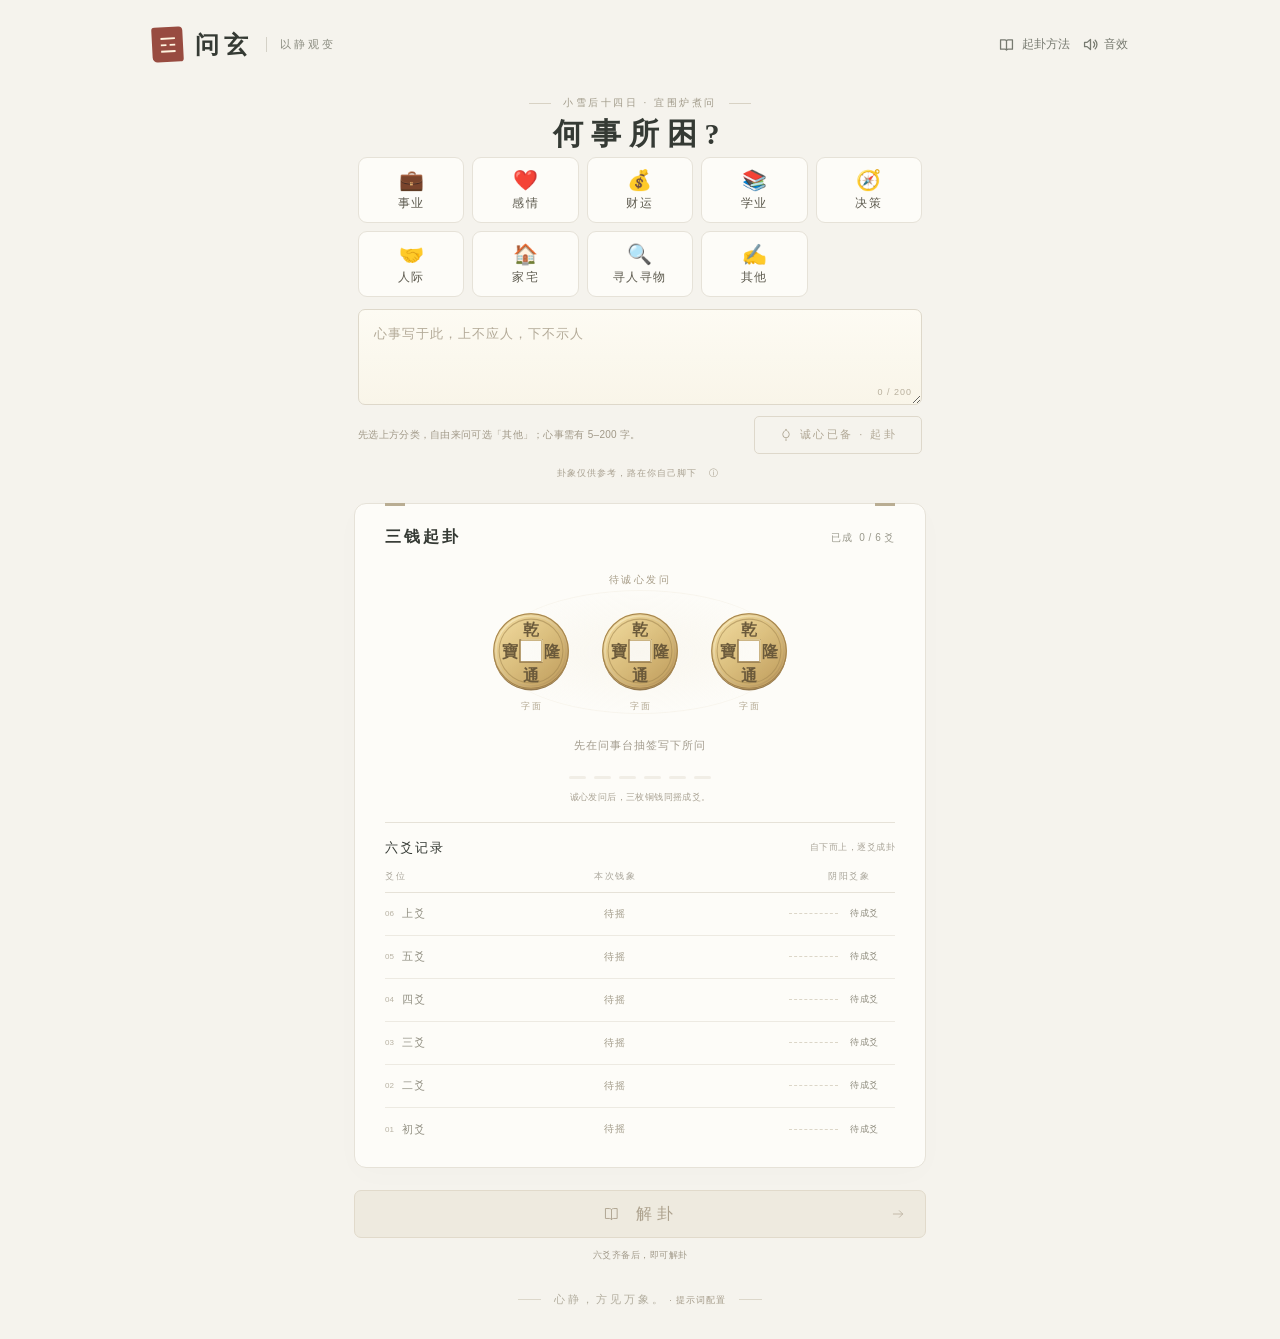
==== commit dbb899c5: "增加输入提示，兼容py3.10，补漏的静态资源" ====
--- a/src/index.html
+++ b/src/index.html
@@ -8,7 +8,11 @@
   <title>问玄 · 一念起，六爻生</title>
   <link rel="icon" href="[data-uri]" type="image/svg+xml">
   <link rel="stylesheet" href="css/style.css">
+  <link rel="stylesheet" href="css/paipan.css">
   <script src="js/hexagram.js" defer></script>
+  <script src="js/vendor/lunar.min.js" defer></script>
+  <script src="js/liuyao.js" defer></script>
+  <script src="js/paipan.js" defer></script>
   <script src="js/ask-data.js" defer></script>
   <script src="js/app.js" defer></script>
 </head>
@@ -55,7 +59,6 @@
       <p class="ask-atmosphere" id="ask-atmosphere">宜静心 · 宜问事</p>
       <h1 class="ask-title">何事所困?</h1>
       <form class="question-form" id="question-form">
-        <p class="ask-guide" id="ask-guide">抽一支签，说说你的困惑</p>
         <div class="ask-categories" id="ask-categories" role="listbox" aria-label="问事分类"></div>
         <p class="ask-tagline" id="ask-tagline" role="status" aria-live="polite" hidden></p>
         <div class="ask-subs" id="ask-subs" hidden></div>
@@ -64,8 +67,8 @@
           <span class="ask-count" id="ask-count" aria-hidden="true">0 / 200</span>
         </div>
         <div class="question-footer">
-          <p class="question-help" id="question-help" role="status" aria-live="polite">抽签或自由来问，心诚则灵。</p>
-          <button class="lock-question ask-confirm" id="lock-question" type="submit" disabled><svg viewBox="0 0 20 20" aria-hidden="true"><path d="M10 2.5c2.6 1.7 4.6 4.1 4.6 6.9a4.6 4.6 0 1 1-9.2 0c0-2.8 2-5.2 4.6-6.9ZM10 15.6v2.4"/></svg><span id="lock-question-label">诚心已备 · 起卦</span></button>
+          <p class="question-help" id="question-help" role="status" aria-live="polite">先选上方分类，自由来问可选「其他」；心事需有 5–200 字。</p>
+          <button class="lock-question ask-confirm" id="lock-question" type="submit" aria-describedby="question-help" disabled><svg viewBox="0 0 20 20" aria-hidden="true"><path d="M10 2.5c2.6 1.7 4.6 4.1 4.6 6.9a4.6 4.6 0 1 1-9.2 0c0-2.8 2-5.2 4.6-6.9ZM10 15.6v2.4"/></svg><span id="lock-question-label">诚心已备 · 起卦</span></button>
         </div>
         <span class="question-state" id="question-state" hidden></span>
       </form>
@@ -98,9 +101,9 @@
     <section class="result-section" id="result-section" aria-labelledby="result-title" tabindex="-1" hidden>
       <div class="section-heading"><h2 id="result-title">卦成 · 观象</h2><span id="moving-count"></span></div>
       <div class="result-pair">
-        <article class="hexagram-result"><div class="result-kicker">本 卦 <span>此刻之象</span></div><div class="hexagram-body"><div class="hexagram-lines" id="primary-lines" aria-hidden="true"></div><div class="hexagram-description"><p class="hexagram-number" id="primary-number"></p><h3 id="primary-name"></h3><p class="trigram-names" id="primary-trigrams"></p></div></div></article>
+        <article class="hexagram-result"><div class="result-kicker">本 卦 <span>此刻之象</span></div><div class="hexagram-body"><div class="hexagram-lines" id="primary-lines" aria-hidden="true"></div><div class="hexagram-description"><p class="hexagram-number" id="primary-number"></p><h3 id="primary-name"></h3><p class="trigram-names" id="primary-trigrams"></p><p class="gua-ci" id="primary-guaci" hidden></p></div></div></article>
         <span class="result-arrow" aria-hidden="true"><svg><use href="#icon-arrow"/></svg></span>
-        <article class="hexagram-result changed-result"><div class="result-kicker">变 卦 <span>变化之象</span></div><div class="hexagram-body"><div class="hexagram-lines" id="changed-lines" aria-hidden="true"></div><div class="hexagram-description"><p class="hexagram-number" id="changed-number"></p><h3 id="changed-name"></h3><p class="trigram-names" id="changed-trigrams"></p></div></div></article>
+        <article class="hexagram-result changed-result"><div class="result-kicker">变 卦 <span>变化之象</span></div><div class="hexagram-body"><div class="hexagram-lines" id="changed-lines" aria-hidden="true"></div><div class="hexagram-description"><p class="hexagram-number" id="changed-number"></p><h3 id="changed-name"></h3><p class="trigram-names" id="changed-trigrams"></p><p class="gua-ci" id="changed-guaci" hidden></p></div></div></article>
       </div>
       <p class="change-explanation" id="change-explanation"></p>
       <article class="ai-reading" id="ai-reading" aria-labelledby="reading-title" hidden>
@@ -109,6 +112,16 @@
         <div class="reading-status" id="reading-status" role="status" aria-live="polite"><span class="reading-spinner" aria-hidden="true"></span><span id="reading-status-text">正在结合所问与卦象解读，请稍候…</span></div>
         <div class="reading-content" id="reading-content" hidden></div>
         <p class="reading-error" id="reading-error" role="alert" hidden></p>
+        <div class="followup-panel" id="followup-panel" hidden>
+          <p class="followup-title" id="followup-title">还有所惑？就此卦追问（剩余 3 次）</p>
+          <textarea class="followup-input" id="followup-input" rows="2" maxlength="200" placeholder="就这一卦，把疑问写清楚…"></textarea>
+          <div class="followup-actions">
+            <span class="followup-count" id="followup-count">0 / 200</span>
+            <button class="followup-button" id="followup-button" type="button" disabled>追问</button>
+          </div>
+          <p class="followup-error" id="followup-error" role="alert" hidden></p>
+        </div>
+        <p class="followup-closed" id="followup-closed" hidden>此卦已尽，建议心定后另择时再问。</p>
         <a class="reading-service-link" id="reading-service-link" href="http://127.0.0.1:3000" hidden>打开本地服务页面</a>
       </article>
     </section>
@@ -119,7 +132,7 @@
   <dialog id="method-dialog" aria-labelledby="method-title">
     <div class="dialog-heading"><span class="eyebrow">三钱起卦</span><button class="close-button" id="close-method" type="button" aria-label="关闭起卦方法"><svg viewBox="0 0 20 20" aria-hidden="true"><path d="m5 5 10 10M15 5 5 15"/></svg></button></div>
     <h2 id="method-title">静心一念，六爻成卦。</h2>
-    <ol class="method-steps"><li><span>01</span><div><h3>抽签写下心事</h3><p>在问事台抽一支分类签，或自由写下心事，点击「诚心已备 · 起卦」。疏文焚化后不可修改，铜钱即可开始摇卦。</p></div></li><li><span>02</span><div><h3>三枚铜钱，轻摇六次</h3><p>轻点任意一枚铜钱，三钱同时翻转，落成一爻。同样的三枚铜钱重复摇六次，记录从最下方初爻依次向上，直到上爻。</p></div></li><li><span>03</span><div><h3>观本卦，知其变</h3><p>阳爻为一条实线，阴爻为两段断线。动爻以朱砂红标记，阴阳互换后形成变卦。六爻成卦后铜钱锁定，点击「解卦」查看本卦、变卦与动爻说明。</p></div></li></ol>
+    <ol class="method-steps"><li><span>01</span><div><h3>抽签写下心事</h3><p>先在问事台选一支分类签，再用模板或自由写下 5–200 字的心事；自由来问可选「其他」。点击「诚心已备 · 起卦」，疏文焚化后不可修改，铜钱即可开始摇卦。</p></div></li><li><span>02</span><div><h3>三枚铜钱，轻摇六次</h3><p>轻点任意一枚铜钱，三钱同时翻转，落成一爻。同样的三枚铜钱重复摇六次，记录从最下方初爻依次向上，直到上爻。</p></div></li><li><span>03</span><div><h3>观本卦，知其变</h3><p>阳爻为一条实线，阴爻为两段断线。动爻以朱砂红标记，阴阳互换后形成变卦。六爻成卦后铜钱锁定，点击「解卦」查看本卦、变卦与动爻说明。</p></div></li></ol>
     <div class="method-note"><svg aria-hidden="true" viewBox="0 0 64 64"><use href="#coin-front"/></svg><p><strong>字面</strong>有「乾隆通寶」四字<br><strong>背面</strong>为纹饰图案</p></div>
     <button class="dialog-confirm" id="confirm-method" type="button">明白了，静心起卦</button>
   </dialog>
--- a/src/css/style.css
+++ b/src/css/style.css
@@ -443,6 +443,19 @@
 .ask-disclaimer-toggle { margin-left: 4px; padding: 1px 5px; border: 0; background: none; color: #a89f8d; font-size: 9px; }
 .ask-disclaimer-toggle:hover { color: var(--red); }
 .ask-disclaimer-full { margin: 6px auto 0; max-width: 420px; color: #a49b89; font-size: 9px; line-height: 1.8; }
+.gua-ci { margin: 7px 0 0; color: #8d8574; font: 11px/1.9 var(--serif); letter-spacing: .5px; }
+.followup-panel { margin-top: 15px; padding: 13px 15px 12px; background: #f7f4ec; border: 1px solid #e2dccd; border-radius: 8px; }
+.followup-title { margin: 0 0 9px; color: var(--red); font: 500 12px var(--serif); letter-spacing: 1.5px; }
+.followup-input { display: block; width: 100%; min-height: 56px; padding: 9px 12px; resize: vertical; border: 1px solid #ded8ca; border-radius: 7px; background: #fdfcf8; color: var(--ink); font: 12px/1.8 var(--sans); letter-spacing: .4px; appearance: none; }
+.followup-input:focus { outline: none; border-color: #b49c6f; box-shadow: 0 0 0 3px #b49c6f13; }
+.followup-actions { display: flex; align-items: center; justify-content: space-between; gap: 12px; margin-top: 8px; }
+.followup-count { color: #b9b19e; font-size: 9px; letter-spacing: 1px; }
+.followup-count.is-over { color: var(--red); font-weight: 600; }
+.followup-button { min-width: 88px; min-height: 30px; border: 1px solid var(--red); border-radius: 5px; background: var(--red); color: #fff8ee; font-size: 10px; letter-spacing: 2px; transition: background-color .2s ease, border-color .2s ease; }
+.followup-button:hover:not(:disabled) { background: #874138; border-color: #874138; }
+.followup-button:disabled { background: transparent; border-color: #ded8cb; color: #b0a795; cursor: default; }
+.followup-error { margin: 8px 0 0; color: var(--red); font-size: 10px; line-height: 1.7; }
+.followup-closed { margin: 15px 0 0; text-align: center; color: #8d8574; font: 500 12px var(--serif); letter-spacing: 1.5px; }
 .sound-toggle { display: flex; align-items: center; gap: 5px; background: none; border: 0; color: #777a70; font-size: 12px; padding: 9px 0 9px 10px; }
 .sound-toggle:hover { color: var(--red); }
 .sound-toggle svg { width: 17px; height: 17px; }
--- a/src/css/paipan.css
+++ b/src/css/paipan.css
@@ -0,0 +1,39 @@
+/* 六爻纳甲排盘
+ * 常规排盘布局：六神列在左，主卦（六亲+干支+爻符+世应）在中，变卦同构在右。
+ * 沿用问玄既有纸墨/朱砂配色，不引入新的视觉语言。 */
+.paipan-panel { margin-top: 20px; padding: 18px 20px 15px; background: var(--card); border: 1px solid var(--border); border-radius: 9px; }
+.paipan-head { margin-bottom: 10px; }
+.paipan-head h3 { margin: 0 0 6px; font: 500 16px/1.5 var(--serif); letter-spacing: 2px; }
+.pp-type { margin-left: 2px; color: #a49a87; font-size: 10px; letter-spacing: 0; font-weight: 400; }
+.pp-info { margin-top: 4px; color: #8f8a7c; font-size: 10px; letter-spacing: .5px; line-height: 1.9; }
+.pp-info .pp-info-label { display: inline-block; min-width: 30px; color: #a49a87; }
+.pp-info .pp-sep { margin: 0 8px; color: #d8d2c4; }
+.pp-moving-line { margin-top: 2px; color: var(--red); font-size: 10px; letter-spacing: .5px; line-height: 1.9; }
+.paipan-scroll { overflow-x: auto; margin: 10px -4px 0; padding: 0 4px 2px; }
+.paipan-table { width: 100%; min-width: 430px; border-collapse: collapse; font-size: 11px; }
+.paipan-table th { padding: 0 6px 8px; border-bottom: 1px solid var(--border); color: #969285; font-size: 10px; font-weight: 500; letter-spacing: 1px; text-align: left; white-space: nowrap; }
+.paipan-table th.pp-th-god { width: 34px; }
+.paipan-table td { padding: 9px 6px; border-bottom: 1px solid #efebe16e; vertical-align: middle; }
+.paipan-row:last-child td { border-bottom: 0; }
+.pp-god { color: #a49a87; white-space: nowrap; }
+.pp-line-row { display: flex; align-items: center; gap: 7px; white-space: nowrap; }
+.pp-qin { color: var(--ink); }
+.pp-gz { color: #8f8a7c; }
+/* 爻符：块状横线，阴爻两段 */
+.pp-yao { position: relative; flex: 0 0 auto; width: 38px; height: 5px; border-radius: 1px; background: #55534a; }
+.pp-yao.is-yin { background: linear-gradient(to right, #55534a 0 42%, transparent 42% 58%, #55534a 58% 100%); }
+.paipan-row.is-moving .pp-cell-main .pp-yao, .paipan-row.is-moving .pp-cell-main .pp-yao.is-yin { background: var(--red); }
+.paipan-row.is-moving .pp-cell-main .pp-yao.is-yin { background: linear-gradient(to right, var(--red) 0 42%, transparent 42% 58%, var(--red) 58% 100%); }
+/* 世应 / 动爻标记 */
+.pp-flag { flex: 0 0 auto; box-sizing: border-box; min-width: 17px; height: 17px; padding: 0 2px; border: 1px solid var(--red); border-radius: 3px; color: var(--red); font-size: 10px; line-height: 15px; text-align: center; }
+.pp-mark { flex: 0 0 auto; margin-left: -3px; color: var(--red); font-size: 12px; font-weight: 600; }
+/* 伏神 */
+.pp-hide { margin: 3px 0 0 0; color: #b0a795; font-size: 10px; white-space: nowrap; }
+.paipan-note { margin: 10px 2px 0; color: #a49a87; font-size: 9px; letter-spacing: .5px; line-height: 1.8; }
+@media (max-width: 640px) {
+  .paipan-panel { margin-top: 17px; padding: 15px 14px 13px; }
+  .paipan-head h3 { font-size: 14px; letter-spacing: 1px; }
+  .paipan-table { min-width: 400px; font-size: 10px; }
+  .pp-yao { width: 32px; }
+  .pp-line-row { gap: 5px; }
+}
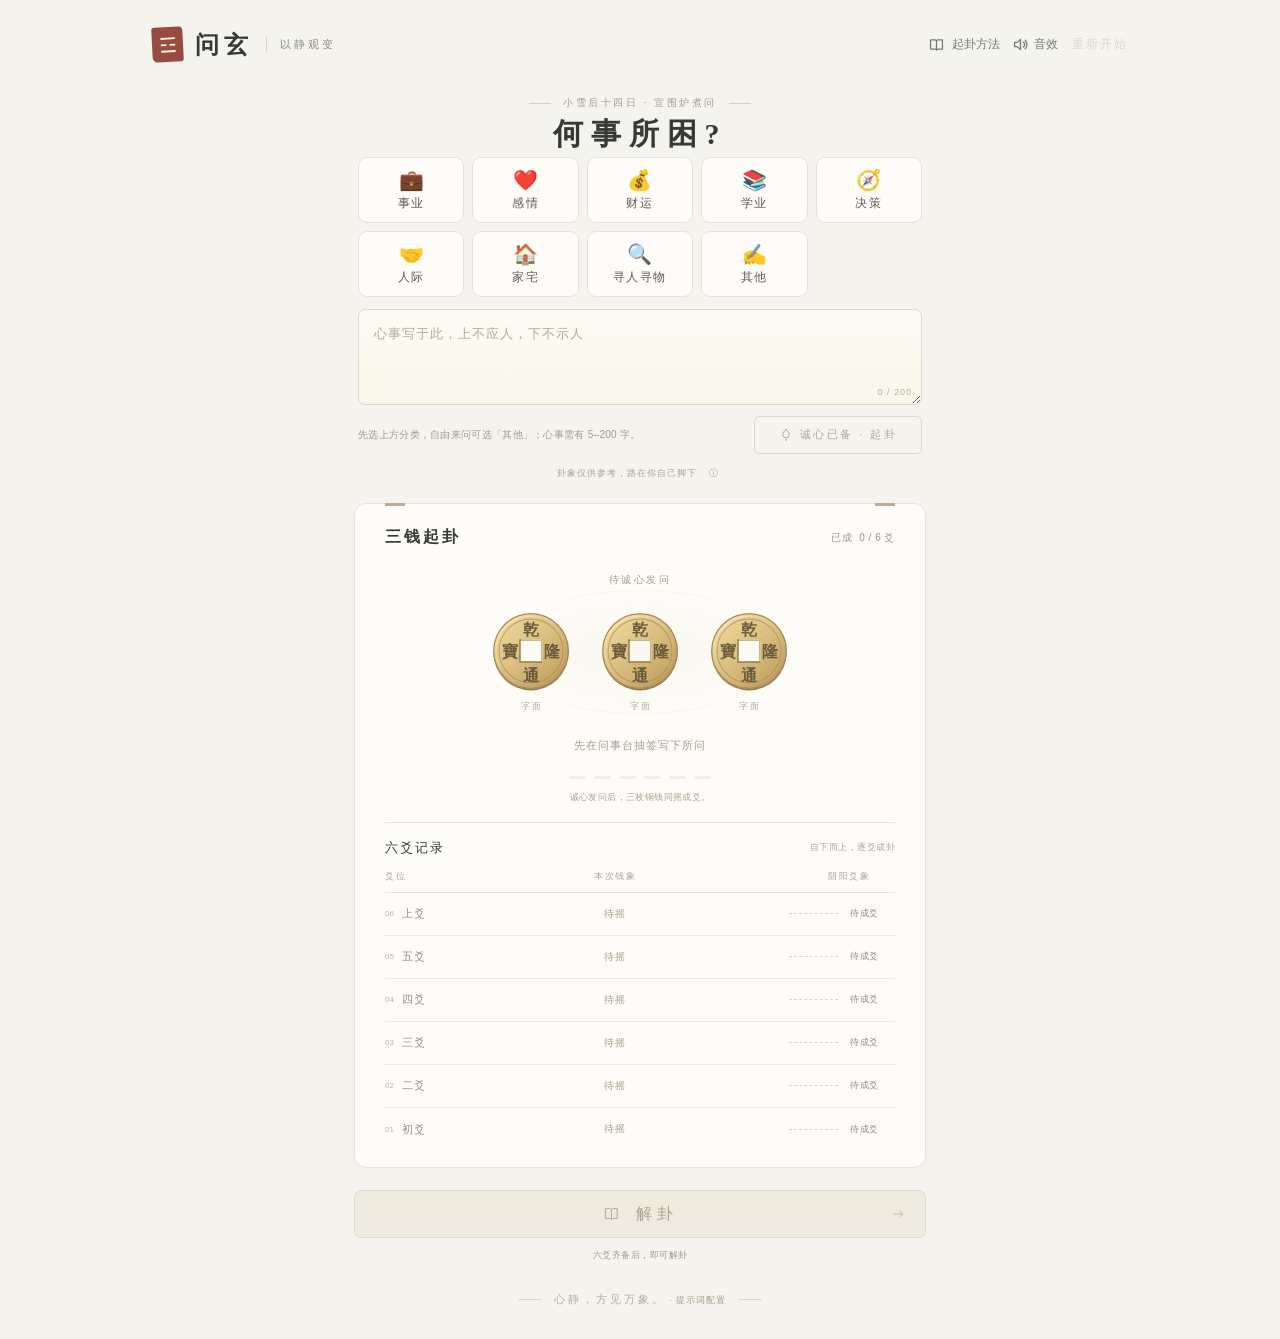
==== commit 19be494b: "feat(ui): 页头新增「重新开始」按钮，整局重开 - 位于页头最右（「音效」之后），12px 无边框灰字，视觉上低于主流程 - 初始态禁用，问题锁定后才可用，避免暗示随时可换一卦 - 点击弹出确" ====
--- a/src/index.html
+++ b/src/index.html
@@ -9,6 +9,7 @@
   <link rel="icon" href="[data-uri]" type="image/svg+xml">
   <link rel="stylesheet" href="css/style.css">
   <link rel="stylesheet" href="css/paipan.css">
+  <link rel="stylesheet" href="css/reading.css">
   <script src="js/hexagram.js" defer></script>
   <script src="js/vendor/lunar.min.js" defer></script>
   <script src="js/liuyao.js" defer></script>
@@ -51,6 +52,7 @@
     <div class="header-actions">
       <button class="method-button" id="open-method" type="button" aria-haspopup="dialog"><svg viewBox="0 0 20 20" aria-hidden="true"><path d="M3 4.5h5a3 3 0 0 1 2 1 3 3 0 0 1 2-1h5v11h-5a3 3 0 0 0-2 1 3 3 0 0 0-2-1H3Z M10 5.5v11"/></svg>起卦方法</button>
       <button class="sound-toggle" id="sound-toggle" type="button" aria-pressed="true"><svg viewBox="0 0 20 20" aria-hidden="true"><path d="M3 7.5h3l4-3.5v12l-4-3.5H3ZM13.5 7a4 4 0 0 1 0 6M15.5 5a7 7 0 0 1 0 10"/><path class="mute-line" d="M3.5 16.5 16.5 3.5"/></svg><span>音效</span></button>
+      <button class="restart-button" id="restart-app" type="button" disabled title="清空当前所问、卦象、排盘与解读，从问事台重新开始">重新开始</button>
     </div>
   </header>
 
@@ -136,5 +138,15 @@
     <div class="method-note"><svg aria-hidden="true" viewBox="0 0 64 64"><use href="#coin-front"/></svg><p><strong>字面</strong>有「乾隆通寶」四字<br><strong>背面</strong>为纹饰图案</p></div>
     <button class="dialog-confirm" id="confirm-method" type="button">明白了，静心起卦</button>
   </dialog>
+
+  <dialog class="centering-dialog" id="restart-dialog" aria-labelledby="restart-title">
+    <p class="centering-eyebrow">重 新 开 始</p>
+    <h2 id="restart-title">从问事台重新来过？</h2>
+    <p class="centering-description">当前所问、卦象、排盘与解读将一并清空，<br>此后需重新抽签写下心事。</p>
+    <div class="centering-actions">
+      <button class="centering-cancel" id="restart-cancel" type="button">暂不</button>
+      <button class="centering-confirm" id="restart-confirm" type="button">从头开始</button>
+    </div>
+  </dialog>
 </body>
 </html>
--- a/src/css/style.css
+++ b/src/css/style.css
@@ -29,6 +29,11 @@
 .method-button { display: flex; align-items: center; gap: 7px; background: none; border: 0; color: #777a70; font-size: 12px; padding: 9px 0 9px 10px; }
 .method-button:hover { color: var(--red); }
 .method-button svg { width: 17px; height: 17px; }
+/* 整程序重开：只在已有卦时可用，视觉上远低于主流程，不提示「随时换一卦」。 */
+.restart-button { background: none; border: 0; color: #a8a599; font: 12px var(--sans); letter-spacing: 2px; padding: 9px 0 9px 12px; transition: color .2s ease; }
+.restart-button:hover:not(:disabled) { color: #7d7a70; }
+.restart-button:disabled { color: #d9d6cd; }
+.restart-button:focus-visible { outline: 1px dashed #b58a55; outline-offset: 3px; }
 main { max-width: 572px; margin: 0 auto; padding: 0 0 26px; }
 .eyebrow { font-size: 10px; letter-spacing: 4px; color: var(--red); display: flex; align-items: center; justify-content: center; gap: 14px; }
 .eyebrow > span { display: inline-block; height: 1px; width: 24px; background: #c7a98f; }
@@ -238,6 +243,12 @@
 .centering-question::before { content: "所问之事"; display: block; margin-bottom: 4px; color: #aaa08b; font-size: 8px; line-height: 1.6; letter-spacing: 1px; }
 .centering-confirm { display: block; width: 100%; min-height: 42px; padding: 12px 14px; border: 1px solid var(--red); border-radius: 5px; background: var(--red); color: #fff8ed; font-size: 12px; line-height: 1.4; letter-spacing: 1px; transition: background-color .2s ease, border-color .2s ease; }
 .centering-confirm:hover { background: #874138; border-color: #874138; }
+.centering-actions { display: flex; gap: 10px; margin-top: 23px; }
+.centering-actions .centering-confirm { width: auto; flex: 1; margin: 0; }
+.centering-cancel { flex: 1; min-height: 42px; padding: 12px 14px; border: 1px solid #ddd4c2; border-radius: 5px; background: transparent; color: #8c8678; font-size: 12px; line-height: 1.4; letter-spacing: 1px; transition: color .2s ease, border-color .2s ease; }
+.centering-cancel:hover { color: #5f5a4e; border-color: #c9bda6; }
+#restart-dialog .centering-description { font-size: 13px; line-height: 2; }
+#restart-dialog .centering-actions button:focus-visible { outline: 1px dashed #b58a55; outline-offset: -4px; }
 
 @keyframes centering-enter {
   from { opacity: 0; transform: translateY(7px); }
@@ -463,20 +474,45 @@
 .sound-toggle.is-muted { color: #c2bcae; }
 .sound-toggle.is-muted .mute-line { display: block; }
 .sound-toggle.is-muted svg path:not(.mute-line) { opacity: .45; }
-.burn-overlay { position: fixed; inset: 0; z-index: 60; display: grid; place-items: center; background: #23211ae6; backdrop-filter: blur(4px); cursor: pointer; }
-.burn-paper { position: relative; width: min(320px, 78vw); padding: 26px 24px 22px; background: #fbf6ea; border-radius: 3px 5px 4px 6px; box-shadow: 0 18px 60px #00000059; transform-origin: 50% 100%; animation: paper-crumple .35s ease-in both, paper-burn .4s .35s ease-in both, paper-ash .5s .78s ease-in both; }
-.burn-text { margin: 0; max-height: 40vh; overflow: auto; color: #4a463c; font: 13px/2 var(--serif); letter-spacing: 1px; overflow-wrap: anywhere; white-space: pre-wrap; }
-.burn-flame { position: absolute; left: 50%; bottom: -6px; width: 130px; height: 90px; transform: translateX(-50%); background: radial-gradient(ellipse at 50% 100%, #ffd9a055 0%, #ff9c3f66 34%, #e2582277 60%, transparent 78%); filter: blur(6px); opacity: 0; animation: flame-rise .42s .35s ease-out both, flame-flick .18s .4s ease-in-out 4 alternate; }
-.burn-smoke { position: absolute; left: 50%; top: -30px; width: 90px; height: 150px; transform: translateX(-50%); background: radial-gradient(ellipse, #d9d4c955, transparent 70%); filter: blur(14px); opacity: 0; animation: smoke-rise .5s .78s ease-out both; }
-.burn-skip { position: fixed; bottom: 26px; left: 0; right: 0; text-align: center; color: #b9b3a2; font-size: 10px; letter-spacing: 2px; }
+/* 焚化仪式：斋戒焚香场景为底，疏文作符文纸。先静置可读，再受热卷曲淡出。 */
+.burn-overlay { position: fixed; inset: 0; z-index: 60; display: grid; place-items: center; overflow: hidden; isolation: isolate; background: #14110d; backdrop-filter: blur(3px); cursor: pointer; }
+.burn-overlay::before { content: ""; position: absolute; inset: 0; z-index: -2; background: url("../assets/ritual.jpg") center / cover no-repeat; filter: saturate(.78) brightness(.86) contrast(1.03); animation: ritual-push 2.6s ease-out both; }
+.burn-overlay::after { content: ""; position: absolute; inset: 0; z-index: -1; pointer-events: none; background: radial-gradient(118% 88% at 50% 52%, rgba(10, 9, 7, 0) 22%, rgba(10, 9, 7, .46) 62%, rgba(6, 5, 4, .88) 100%), linear-gradient(180deg, rgba(9, 8, 6, .62) 0%, rgba(9, 8, 6, .22) 38%, rgba(9, 8, 6, .5) 100%); }
+.burn-paper { position: relative; z-index: 1; width: min(392px, 84vw); padding: 30px 34px 38px; background: repeating-linear-gradient(90deg, rgba(122, 101, 68, .05) 0 1px, rgba(255, 255, 255, 0) 1px 3px), repeating-linear-gradient(0deg, rgba(122, 101, 68, .04) 0 1px, rgba(255, 255, 255, 0) 1px 4px), radial-gradient(125% 105% at 50% 0%, #fffdf7 0%, #f9f4e7 56%, #f0e8d6 100%); border: 1px solid #c8b691; border-radius: 3px; box-shadow: 0 18px 46px rgba(0, 0, 0, .46), 0 0 0 5px rgba(250, 245, 235, .05); transform-origin: 50% 100%; animation: paper-ritual 2.5s ease-in-out both; }
+.burn-paper::before { content: ""; position: absolute; inset: 8px; border: 1px solid rgba(154, 123, 79, .34); border-radius: 2px; opacity: .72; pointer-events: none; background: linear-gradient(#9c453a, #9c453a) 0 0/11px 2px no-repeat, linear-gradient(#9c453a, #9c453a) 0 0/2px 11px no-repeat, linear-gradient(#9c453a, #9c453a) 100% 0/11px 2px no-repeat, linear-gradient(#9c453a, #9c453a) 100% 0/2px 11px no-repeat, linear-gradient(#9c453a, #9c453a) 0 100%/11px 2px no-repeat, linear-gradient(#9c453a, #9c453a) 0 100%/2px 11px no-repeat, linear-gradient(#9c453a, #9c453a) 100% 100%/11px 2px no-repeat, linear-gradient(#9c453a, #9c453a) 100% 100%/2px 11px no-repeat; }
+.burn-paper::after { content: "玄"; position: absolute; right: 16px; bottom: 14px; display: grid; place-items: center; width: 25px; height: 25px; border-radius: 2px; background: #9c453a; color: #fdf8ee; font: 600 13px/1 var(--serif); box-shadow: inset 0 0 0 1px rgba(253, 248, 238, .4); opacity: .8; transform: rotate(-3deg); }
+.burn-kicker { position: fixed; top: clamp(28px, 8vh, 78px); left: 0; right: 0; z-index: 2; margin: 0; text-align: center; color: rgba(233, 219, 190, .66); font: 500 13px/1.7 var(--serif); letter-spacing: 6px; text-indent: 6px; }
+.burn-text { margin: 2px 0 0; max-height: 38vh; overflow: auto; color: #2e2a22; font: 17px/2.05 var(--serif); letter-spacing: 1.4px; overflow-wrap: anywhere; white-space: pre-wrap; }
+.burn-text::before { content: "疏 文"; display: block; margin-bottom: 14px; padding-bottom: 10px; border-bottom: 1px solid rgba(154, 123, 79, .28); color: #a68047; font: 10px/1.6 var(--sans); letter-spacing: 6px; }
+.burn-flame { position: absolute; left: 50%; bottom: -8px; width: 190px; height: 110px; transform: translateX(-50%); background: radial-gradient(ellipse at 50% 100%, rgba(240, 176, 108, .34) 0%, rgba(198, 112, 68, .26) 32%, rgba(122, 54, 38, .2) 60%, rgba(0, 0, 0, 0) 80%); filter: blur(11px); opacity: 0; animation: flame-rise .55s 1.15s ease-out both, flame-flick .2s 1.2s ease-in-out 5 alternate; }
+.burn-smoke { position: absolute; left: 50%; top: -34px; width: 110px; height: 170px; transform: translateX(-50%); background: radial-gradient(ellipse, rgba(217, 212, 201, .42), rgba(0, 0, 0, 0) 70%); filter: blur(16px); opacity: 0; animation: smoke-rise 1.1s 1.5s ease-out both; }
+.burn-skip { position: fixed; bottom: 26px; left: 0; right: 0; z-index: 2; text-align: center; color: rgba(205, 196, 178, .5); font-size: 12px; letter-spacing: 2px; }
+/* 纸燃尽后的静心三秒：场景仍在，只留一句静心语与呼吸。 */
+.burn-hush { position: fixed; inset: 0; z-index: 2; display: grid; place-items: center; margin: 0; padding: 0 28px; text-align: center; color: rgba(238, 228, 205, .92); font: 400 18px/1.8 var(--serif); letter-spacing: 7px; text-indent: 7px; opacity: 0; transition: opacity 1.1s ease; pointer-events: none; }
+.burn-overlay.is-hush .burn-hush { opacity: 1; animation: hush-breathe 3s ease-in-out both; }
+.burn-overlay.is-hush .burn-kicker { opacity: .3; transition: opacity .9s ease; }
+.burn-overlay.is-hush .burn-skip { color: rgba(205, 196, 178, .38); }
+.burn-overlay.is-hush .burn-paper { animation: none; opacity: 0; }
+@keyframes hush-breathe { 0% { opacity: 0; } 18% { opacity: .96; } 55% { opacity: .58; } 100% { opacity: .92; } }
 .burn-overlay.is-done { opacity: 0; transition: opacity .18s ease; }
-@keyframes paper-crumple { to { transform: scale(.92) rotate(-2.5deg) skewX(3deg); border-radius: 12% 6% 14% 8%; } }
-@keyframes paper-burn { 40% { filter: brightness(1.35) sepia(.4); } to { transform: scale(.9) rotate(2deg); filter: brightness(.6) sepia(.9) saturate(.6); } }
-@keyframes paper-ash { to { transform: scale(.82) rotate(-3deg) translateY(10px); opacity: .25; filter: grayscale(.8) brightness(.7); } }
-@keyframes flame-rise { from { opacity: 0; transform: translateX(-50%) translateY(8px) scale(.7); } to { opacity: 1; transform: translateX(-50%) scale(1); } }
-@keyframes flame-flick { to { transform: translateX(-50%) scale(1.12, .92); } }
-@keyframes smoke-rise { from { opacity: .85; transform: translateX(-50%) translateY(6px); } to { opacity: 0; transform: translateX(-50%) translateY(-42px); } }
+/* 0–0.85s 完全静止可读，之后受热微旋、卷曲、变暗，最后上浮成灰。 */
+@keyframes paper-ritual {
+  0%, 34% { transform: none; filter: none; opacity: 1; }
+  50% { transform: translateY(-2px) rotate(-.7deg) scale(.996); filter: brightness(1.02) sepia(.05); opacity: 1; }
+  66% { transform: translateY(-5px) rotate(-2.6deg) scale(.94); filter: brightness(.88) sepia(.26); opacity: .96; }
+  82% { transform: translateY(-11px) rotate(-3.4deg) scale(.92); filter: brightness(.8) sepia(.34); opacity: .6; }
+  100% { transform: translateY(-18px) rotate(-4deg) scale(.9); filter: grayscale(.3) brightness(.8); opacity: 0; }
+}
+@keyframes ritual-push { from { transform: scale(1.07); opacity: .84; } to { transform: scale(1); opacity: .96; } }
+@keyframes flame-rise { from { opacity: 0; transform: translateX(-50%) translateY(10px) scale(.72); } to { opacity: 1; transform: translateX(-50%) scale(1); } }
+@keyframes flame-flick { to { transform: translateX(-50%) scale(1.1, .9); } }
+@keyframes smoke-rise { from { opacity: .8; transform: translateX(-50%) translateY(8px) scale(.9); } to { opacity: 0; transform: translateX(-50%) translateY(-54px) scale(1.15); } }
+@media (max-width: 560px) {
+  .burn-paper { width: 88vw; padding: 24px 22px 34px; }
+  .burn-text { font-size: 16px; letter-spacing: 1px; max-height: 34vh; }
+  .burn-kicker { font-size: 12px; letter-spacing: 4px; text-indent: 4px; }
+}
 @media (prefers-reduced-motion: reduce) {
-  .ask-category, .ask-sub, .ask-tagline.is-visible, .ask-paper, .burn-paper, .burn-flame, .burn-smoke { animation: none !important; transition: none !important; }
+  .ask-category, .ask-sub, .ask-tagline.is-visible, .ask-paper, .burn-paper, .burn-flame, .burn-smoke, .burn-hush, .burn-overlay::before { animation: none !important; transition: none !important; }
   .burn-overlay { backdrop-filter: none; }
 }
--- a/src/css/reading.css
+++ b/src/css/reading.css
@@ -0,0 +1,123 @@
+/* 解读正文的分块排版:
+   卦象解析(依据)→ 三章(智者之言)→ 追问(同一卦象下的对话延续)。
+   识别不到固定结构时,app.js 回退为纯文本,不依赖本文件。 */
+
+.reading-content { display: flex; flex-direction: column; gap: 16px; white-space: normal; }
+
+.reading-preface {
+  margin: 0;
+  color: #6f6d5f;
+  font-size: 12px;
+  line-height: 2;
+}
+
+/* 卦象解析:先读懂排盘的依据段,语气克制,视觉上比三章更淡。 */
+.reading-analysis {
+  position: relative;
+  padding: 12px 15px 13px 17px;
+  background: #faf7ef;
+  border: 1px solid rgba(178, 168, 146, .38);
+  border-radius: 3px;
+}
+
+.reading-analysis::before {
+  content: "";
+  position: absolute;
+  left: 0;
+  top: 12px;
+  bottom: 12px;
+  width: 2px;
+  background: #b3a68c;
+  opacity: .75;
+}
+
+.reading-analysis-title {
+  margin: 0 0 8px;
+  color: #7a7260;
+  font: 500 13px/1.6 var(--serif);
+  letter-spacing: 3px;
+}
+
+.reading-analysis .reading-paragraph {
+  color: #62635a;
+  font-size: 12.5px;
+  line-height: 2;
+}
+
+.reading-section {
+  position: relative;
+  padding: 13px 16px 14px 18px;
+  background: #fffdf8;
+  border: 1px solid var(--border);
+  border-radius: 3px;
+}
+
+.reading-section::before {
+  content: "";
+  position: absolute;
+  left: 0;
+  top: 13px;
+  bottom: 13px;
+  width: 2px;
+  background: var(--red);
+  opacity: .5;
+}
+
+.reading-section-title {
+  margin: 0 0 9px;
+  color: var(--red);
+  font: 500 14px/1.6 var(--serif);
+  letter-spacing: 3px;
+}
+
+/* 追问块:同一卦象下的对话延续,追加在首次解读之后,不覆盖前文。 */
+.reading-followup {
+  position: relative;
+  padding: 12px 15px 13px 17px;
+  background: #fffdf8;
+  border: 1px solid var(--border);
+  border-radius: 3px;
+}
+
+.reading-followup::before {
+  content: "";
+  position: absolute;
+  left: 0;
+  top: 12px;
+  bottom: 12px;
+  width: 2px;
+  background: #8a8270;
+  opacity: .55;
+}
+
+.reading-followup-title {
+  margin: 0 0 7px;
+  color: #8a8270;
+  font: 500 12px/1.6 var(--serif);
+  letter-spacing: 3px;
+}
+
+.reading-followup-question {
+  margin: 0 0 9px;
+  color: var(--red);
+  font-size: 12.5px;
+  line-height: 1.95;
+}
+
+.reading-paragraph {
+  margin: 0 0 7px;
+  color: #57584c;
+  font-size: 13px;
+  line-height: 2.05;
+  white-space: pre-wrap;
+  overflow-wrap: anywhere;
+}
+
+.reading-paragraph:last-child { margin-bottom: 0; }
+
+@media (max-width: 640px) {
+  .reading-content { gap: 13px; }
+  .reading-section, .reading-analysis, .reading-followup { padding: 12px 13px 13px 15px; }
+  .reading-section-title { font-size: 13px; letter-spacing: 2px; }
+  .reading-paragraph { font-size: 12px; line-height: 2; }
+}
